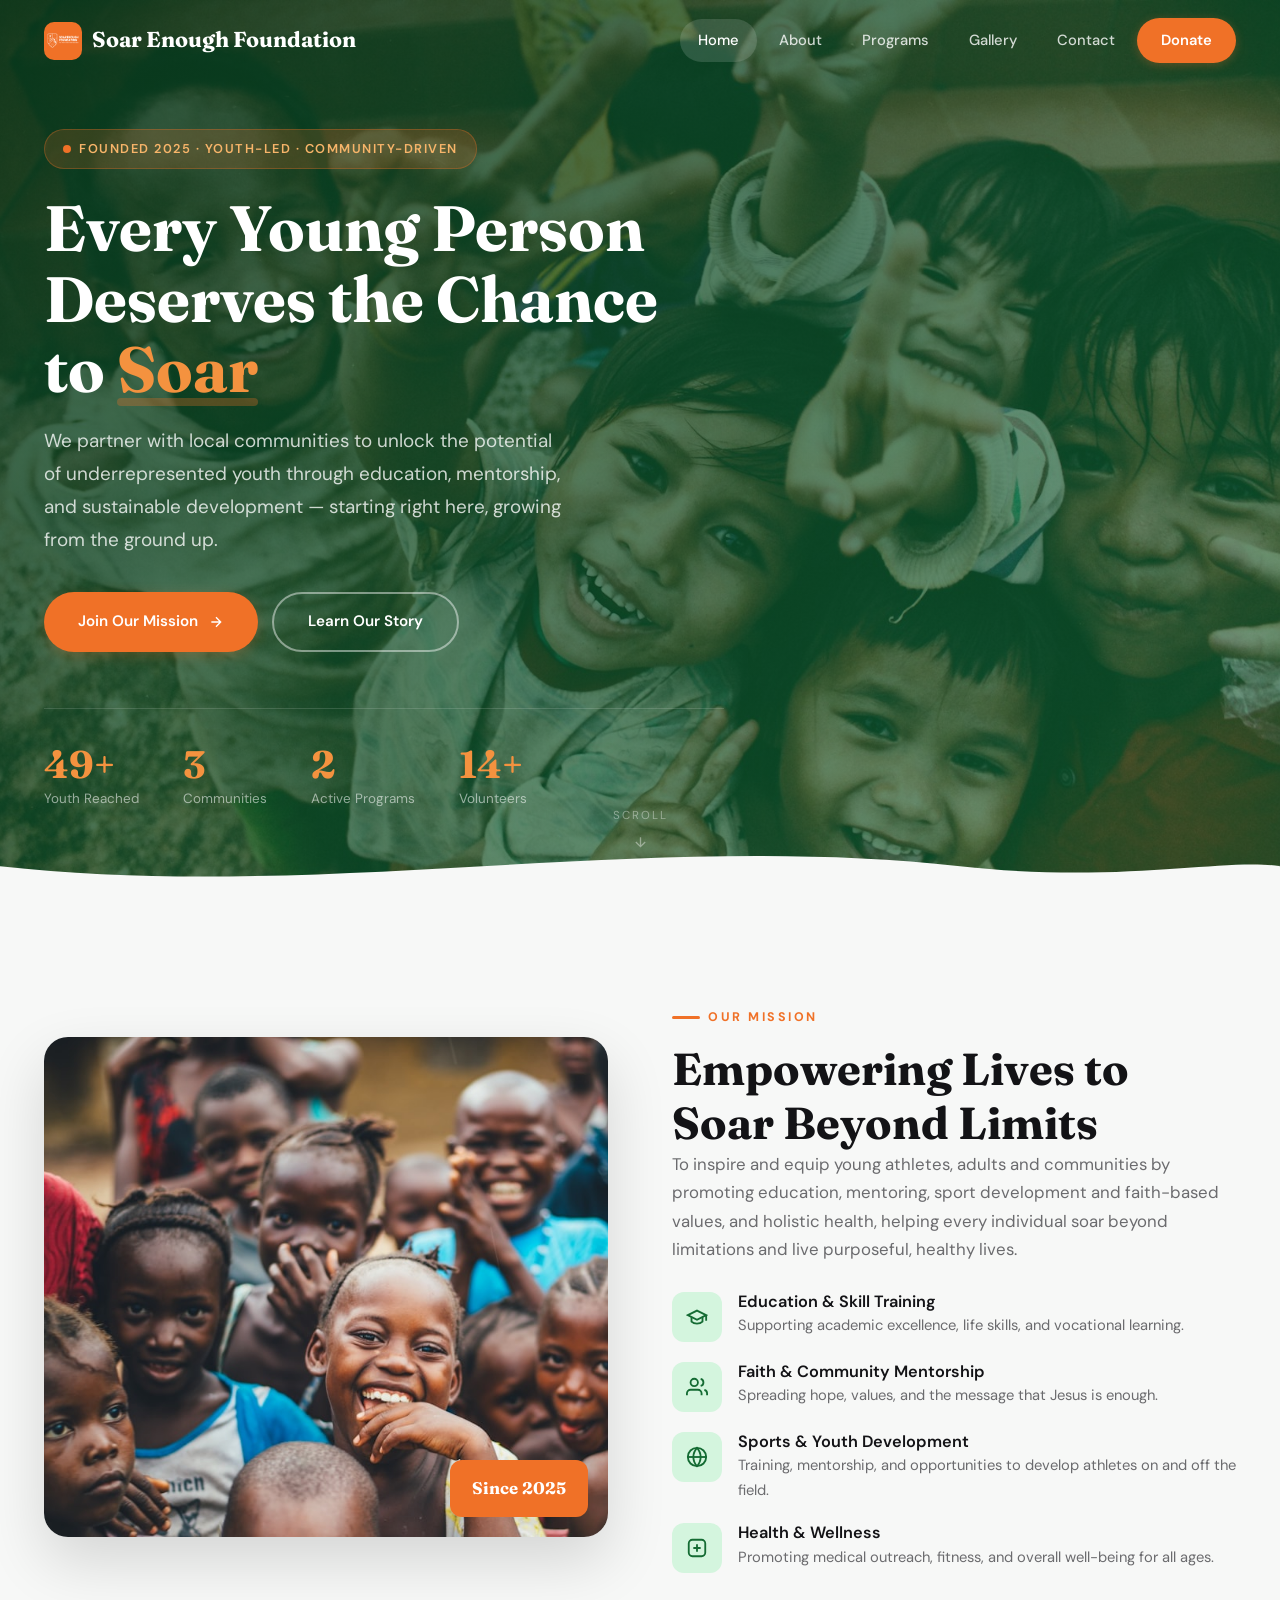
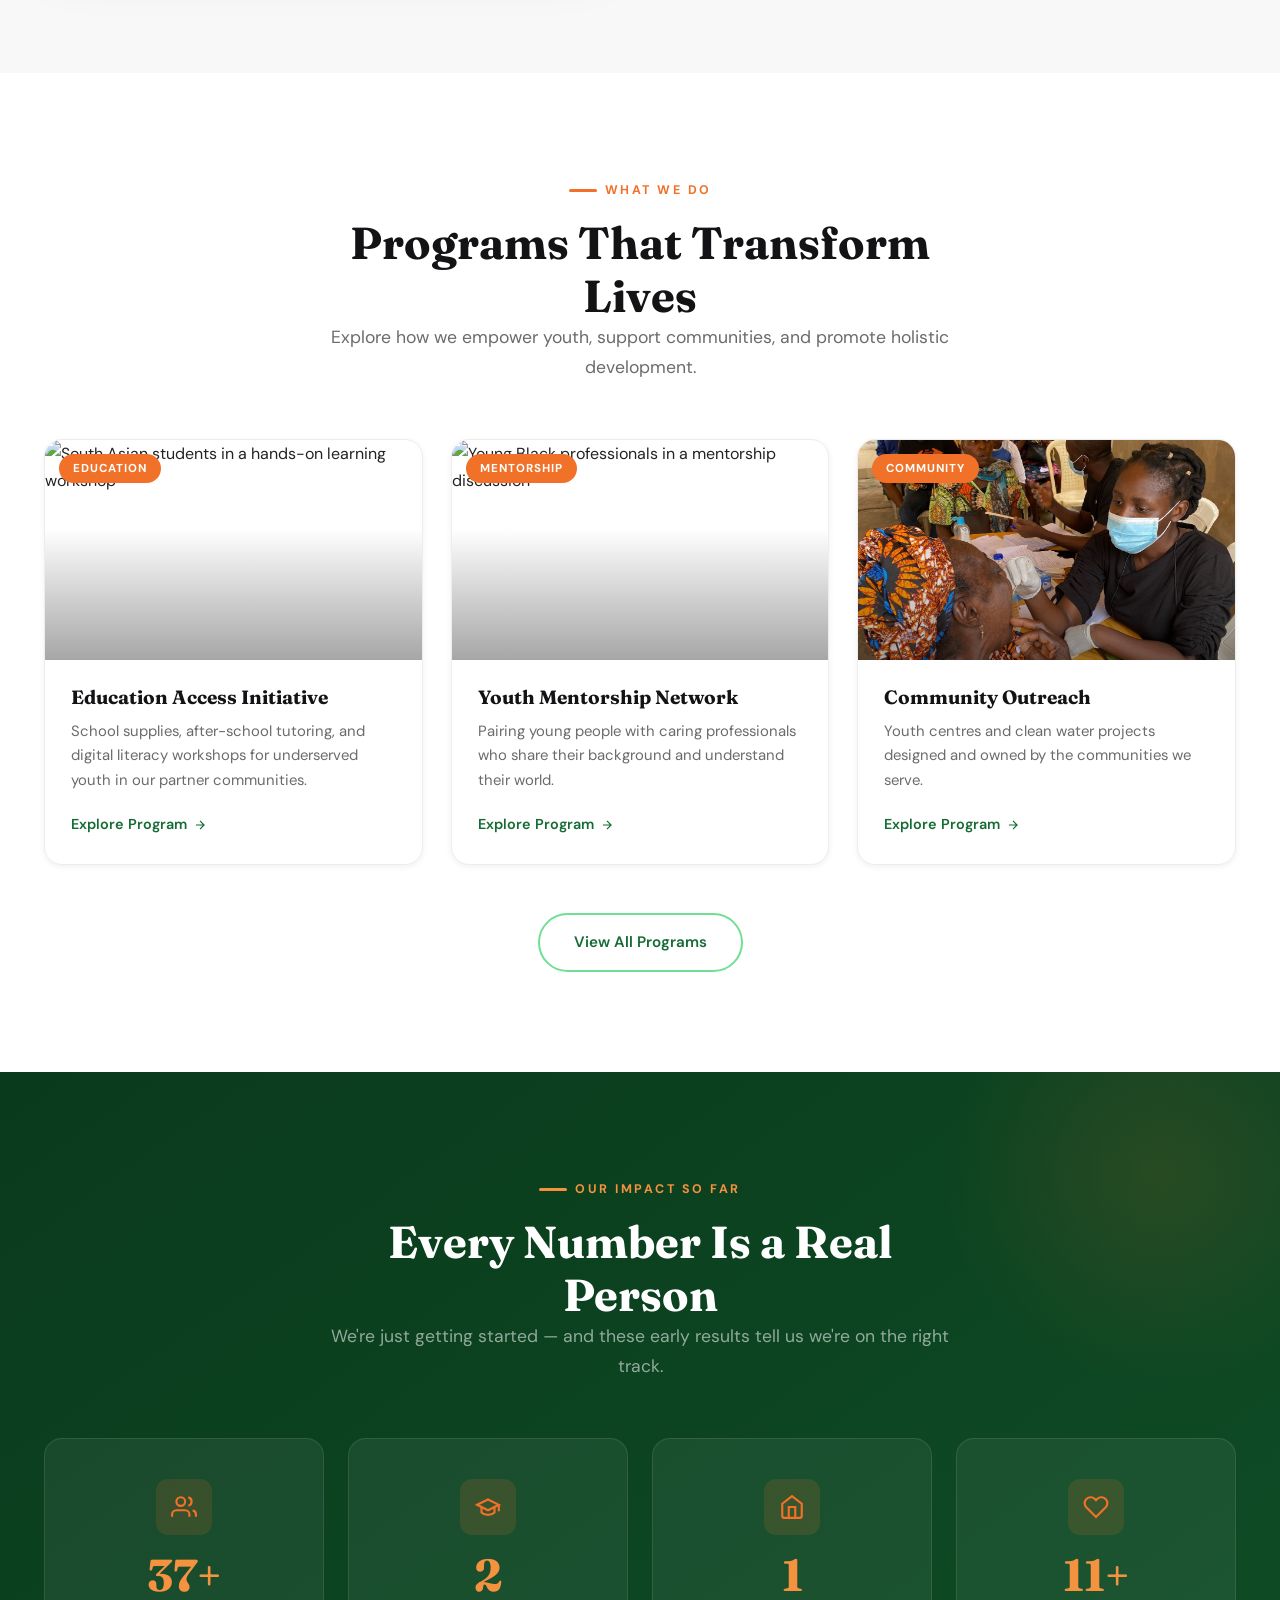
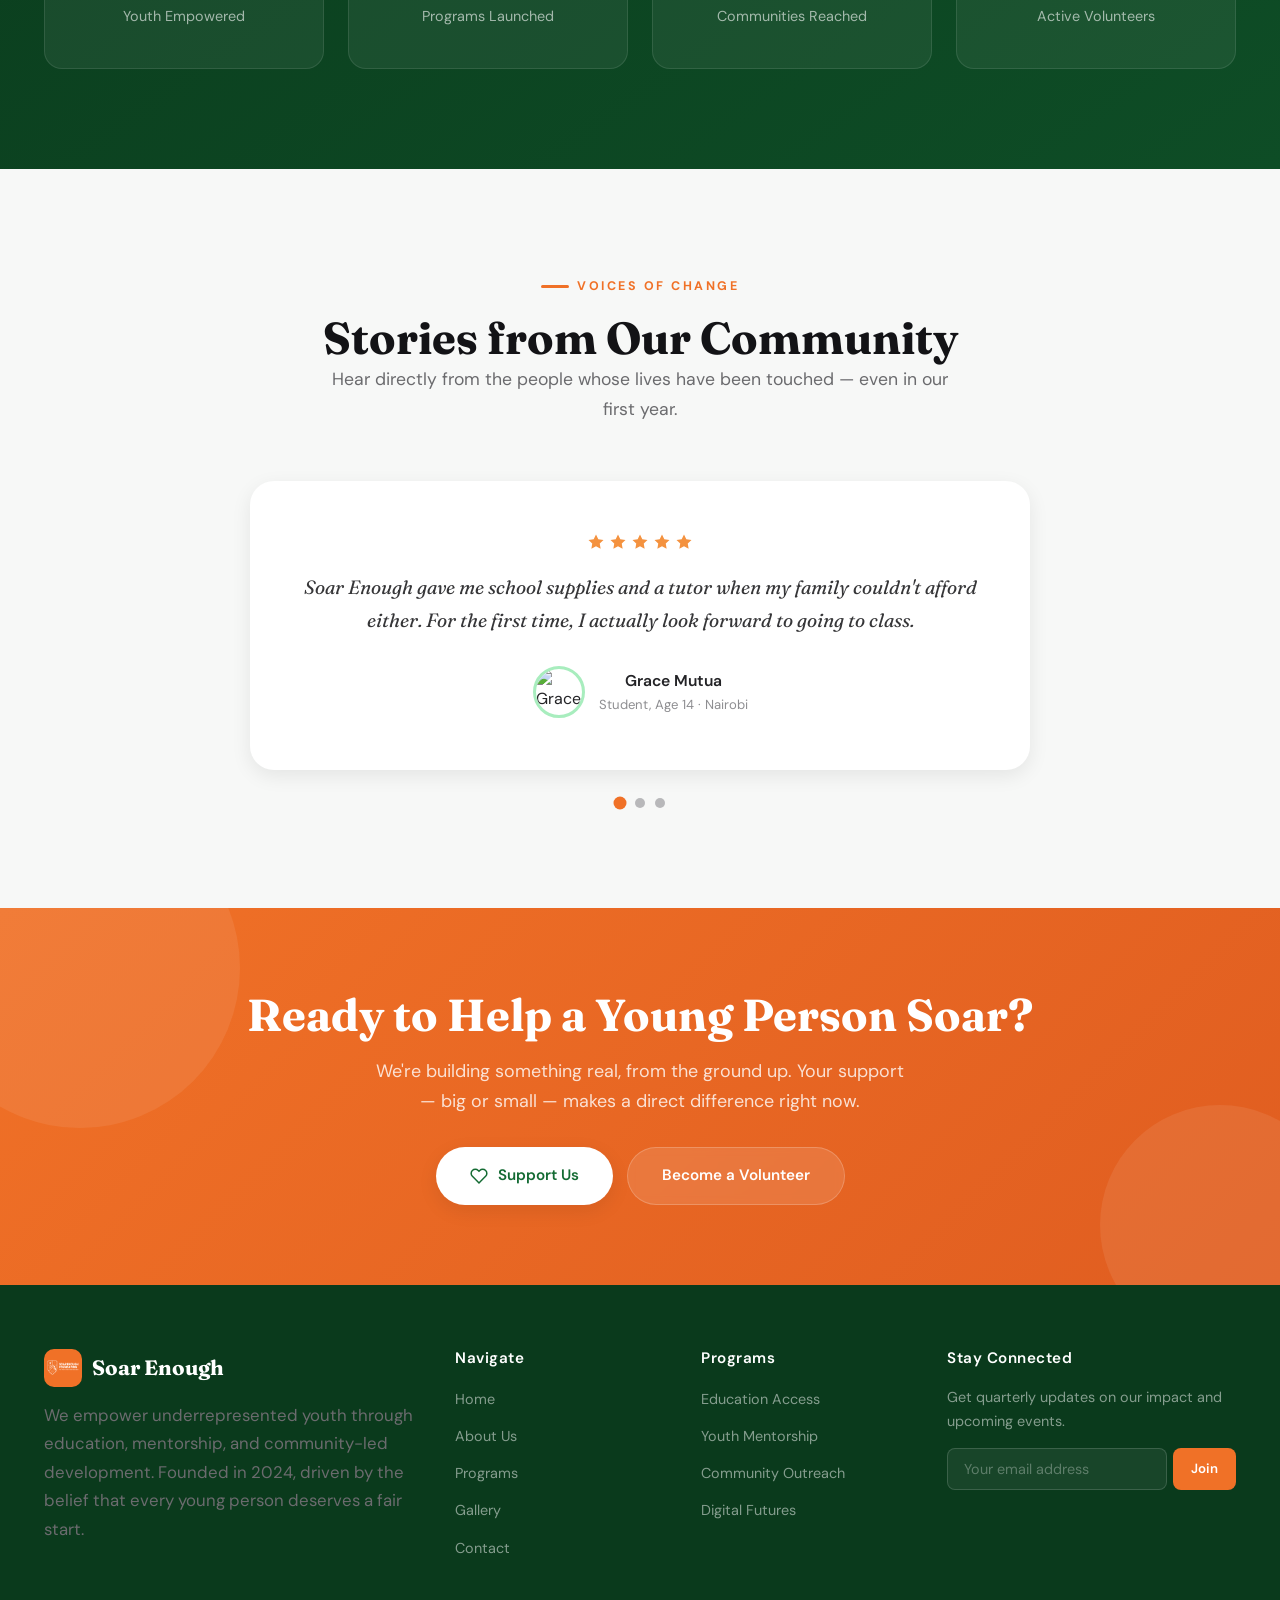
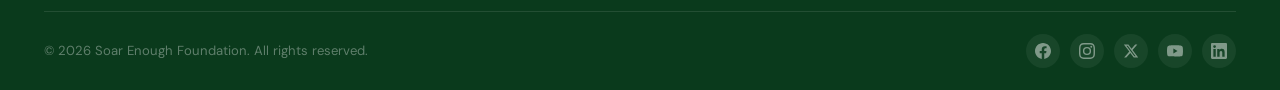
==== index.html @ b2bcfdf7 "Add files via upload" ====
<!DOCTYPE html>
<html lang="en">
<head>
  <meta charset="UTF-8">
  <meta name="viewport" content="width=device-width, initial-scale=1.0">
  <meta name="description" content="Soar Enough Foundation — empowering underrepresented youth through education, mentorship, and community development. Founded 2025.">
  <title>Soar Enough Foundation</title>
  <link rel="stylesheet" href="css/style.css">
  <link rel="shortcut icon" href="images/logo.png" type="image/x-icon">
</head>
<body>


<section class="hero">
  <div class="hero-bg">
    <img src="images/landing-image.jpeg" alt="Diverse group of young people working together in a community setting" loading="eager">
  </div>
  <div class="hero-overlay"></div>

  <div class="container">
    <div class="hero-content">
      <div class="hero-badge"><span class="pulse"></span> Founded 2025 · Youth-Led · Community-Driven</div>
      <h1>Every Young Person Deserves the Chance to <span class="highlight">Soar</span></h1>
      <p class="hero-text">We partner with local communities to unlock the potential of underrepresented youth through education, mentorship, and sustainable development — starting right here, growing from the ground up.</p>
      <div class="hero-actions">
        <a href="programs.html" class="btn btn-accent">
          Join Our Mission
          <svg width="16" height="16" viewBox="0 0 24 24" fill="none" stroke="currentColor" stroke-width="2"><path d="M5 12h14M12 5l7 7-7 7"/></svg>
        </a>
        <a href="about.html" class="btn btn-outline">Learn Our Story</a>
      </div>

      <div class="hero-stats">
        <div>
          <div class="hero-stat-value" data-count="50" data-suffix="+">0</div>
          <div class="hero-stat-label">Youth Reached</div>
        </div>
        <div>
          <div class="hero-stat-value" data-count="4">0</div>
          <div class="hero-stat-label">Communities</div>
        </div>
        <div>
          <div class="hero-stat-value" data-count="3">0</div>
          <div class="hero-stat-label">Active Programs</div>
        </div>
        <div>
          <div class="hero-stat-value" data-count="15" data-suffix="+">0</div>
          <div class="hero-stat-label">Volunteers</div>
        </div>
      </div>
    </div>
  </div>

  <div class="scroll-hint">
    <span>Scroll</span>
    <svg width="16" height="16" viewBox="0 0 24 24" fill="none" stroke="currentColor" stroke-width="2"><path d="M12 5v14M19 12l-7 7-7-7"/></svg>
  </div>
 
  <div class="hero-shape">
    <svg viewBox="0 0 1440 100" preserveAspectRatio="none"><path fill="#F7F8F7" d="M0,60 C360,100 720,20 1080,60 C1260,80 1380,50 1440,60 L1440,100 L0,100 Z"/></svg>
  </div>
</section>

<section class="mission-section section" id="mission">
  <div class="container">
    <div class="mission-grid">
      <div class="mission-img-wrap reveal-left">
        <img src="images/children.jpeg" alt="Young African students collaborating in a classroom" loading="lazy">
        <div class="mission-img-float"><span>Since 2025</span></div>
      </div>
      <div class="reveal-right">
        <div class="eyebrow">Our Mission</div>
        <h2>Empowering Lives to Soar Beyond Limits</h2>
        <p>To inspire and equip young athletes, adults and communities by promoting education, mentoring, sport development and faith-based values, and holistic health, helping every individual soar beyond limitations and live purposeful, healthy lives.</p>

        <div class="mission-features">
          <div class="mission-feat">
            <div class="mission-feat-icon">
              <svg width="22" height="22" viewBox="0 0 24 24" fill="none" stroke="currentColor" stroke-width="2"><path d="M22 10v6M2 10l10-5 10 5-10 5z"/><path d="M6 12v5c3 3 9 3 12 0v-5"/></svg>
            </div>
            <div>
              <h4>Education & Skill Training</h4>
              <p>Supporting academic excellence, life skills, and vocational learning.</p>
            </div>
          </div>
          <div class="mission-feat">
            <div class="mission-feat-icon">
              <svg width="22" height="22" viewBox="0 0 24 24" fill="none" stroke="currentColor" stroke-width="2"><path d="M17 21v-2a4 4 0 0 0-4-4H5a4 4 0 0 0-4 4v2"/><circle cx="9" cy="7" r="4"/><path d="M23 21v-2a4 4 0 0 0-3-3.87"/><path d="M16 3.13a4 4 0 0 1 0 7.75"/></svg>
            </div>
            <div>
              <h4>Faith & Community Mentorship</h4>
              <p>Spreading hope, values, and the message that Jesus is enough.</p>
            </div>
          </div>
          <div class="mission-feat">
            <div class="mission-feat-icon">
              <svg width="22" height="22" viewBox="0 0 24 24" fill="none" stroke="currentColor" stroke-width="2"><circle cx="12" cy="12" r="10"/><path d="M2 12h20"/><path d="M12 2a15.3 15.3 0 0 1 4 10 15.3 15.3 0 0 1-4 10 15.3 15.3 0 0 1-4-10 15.3 15.3 0 0 1 4-10z"/></svg>
            </div>
            <div>
              <h4>Sports & Youth Development</h4>
              <p> Training, mentorship, and opportunities to develop athletes on and off the field.</p>
            </div>
          </div>
          <div class="mission-feat">
            <div class="mission-feat-icon">
              <svg width="22" height="22" viewBox="0 0 24 24" fill="none" stroke="currentColor" stroke-width="2"><rect x="3" y="3" width="18" height="18" rx="4"/><path d="M12 8v8M8 12h8"/></svg>
            </div>
            <div>
              <h4>Health & Wellness</h4>
              <p> Promoting medical outreach, fitness, and overall well-being for all ages.</p>
            </div>
          </div>
        </div>
      </div>
    </div>
  </div>
</section>

<!-- ==================== PROGRAMS PREVIEW ==================== -->
<section class="section" id="programs">
  <div class="container">
    <div class="section-header reveal">
      <div class="eyebrow">What We Do</div>
      <h2>Programs That Transform Lives</h2>
      <p>Explore how we empower youth, support communities, and promote holistic development.</p>
    </div>

    <div class="programs-grid">
      <div class="program-card reveal d1">
        <div class="program-card-img">
          <img src="https://images.unsplash.com/photo-1577896851231-70ef18881754?w=600&q=80" alt="South Asian students in a hands-on learning workshop" loading="lazy">
          <span class="program-tag">Education</span>
        </div>
        <div class="program-card-body">
          <h3>Education Access Initiative</h3>
          <p>School supplies, after-school tutoring, and digital literacy workshops for underserved youth in our partner communities.</p>
          <a href="programs.html" class="program-link">Explore Program <svg width="14" height="14" viewBox="0 0 24 24" fill="none" stroke="currentColor" stroke-width="2"><path d="M5 12h14M12 5l7 7-7 7"/></svg></a>
        </div>
      </div>

      <div class="program-card reveal d2">
        <div class="program-card-img">
          <img src="https://images.unsplash.com/photo-1531545514256-b1400bc00f31?w=600&q=80" alt="Young Black professionals in a mentorship discussion" loading="lazy">
          <span class="program-tag">Mentorship</span>
        </div>
        <div class="program-card-body">
          <h3>Youth Mentorship Network</h3>
          <p>Pairing young people with caring professionals who share their background and understand their world.</p>
          <a href="programs.html" class="program-link">Explore Program <svg width="14" height="14" viewBox="0 0 24 24" fill="none" stroke="currentColor" stroke-width="2"><path d="M5 12h14M12 5l7 7-7 7"/></svg></a>
        </div>
      </div>

      <div class="program-card reveal d3">
        <div class="program-card-img">
          <img src="images/outreach.jpg" alt="Community members building together in Africa" loading="lazy">
          <span class="program-tag">Community</span>
        </div>
        <div class="program-card-body">
          <h3>Community Outreach</h3>
          <p>Youth centres and clean water projects designed and owned by the communities we serve.</p>
          <a href="programs.html" class="program-link">Explore Program <svg width="14" height="14" viewBox="0 0 24 24" fill="none" stroke="currentColor" stroke-width="2"><path d="M5 12h14M12 5l7 7-7 7"/></svg></a>
        </div>
      </div>
    </div>

    <div class="reveal" style="text-align:center;margin-top:48px;">
      <a href="programs.html" class="btn btn-outline-dark">View All Programs</a>
    </div>
  </div>
</section>

<!-- ==================== IMPACT STATS ==================== -->
<section class="impact-section section" id="impact">
  <div class="container">
    <div class="section-header reveal">
      <div class="eyebrow">Our Impact So Far</div>
      <h2>Every Number Is a Real Person</h2>
      <p>We're just getting started — and these early results tell us we're on the right track.</p>
    </div>

    <div class="impact-grid">
      <div class="impact-card reveal d1">
        <div class="impact-icon"><svg width="26" height="26" viewBox="0 0 24 24" fill="none" stroke="#F07127" stroke-width="2"><path d="M17 21v-2a4 4 0 0 0-4-4H5a4 4 0 0 0-4 4v2"/><circle cx="9" cy="7" r="4"/><path d="M23 21v-2a4 4 0 0 0-3-3.87"/><path d="M16 3.13a4 4 0 0 1 0 7.75"/></svg></div>
        <div class="impact-number" data-count="50" data-suffix="+">0</div>
        <div class="impact-label">Youth Empowered</div>
      </div>
      <div class="impact-card reveal d2">
        <div class="impact-icon"><svg width="26" height="26" viewBox="0 0 24 24" fill="none" stroke="#F07127" stroke-width="2"><path d="M22 10v6M2 10l10-5 10 5-10 5z"/><path d="M6 12v5c3 3 9 3 12 0v-5"/></svg></div>
        <div class="impact-number" data-count="4">0</div>
        <div class="impact-label">Programs Launched</div>
      </div>
      <div class="impact-card reveal d3">
        <div class="impact-icon"><svg width="26" height="26" viewBox="0 0 24 24" fill="none" stroke="#F07127" stroke-width="2"><path d="M3 9l9-7 9 7v11a2 2 0 0 1-2 2H5a2 2 0 0 1-2-2z"/><polyline points="9 22 9 12 15 12 15 22"/></svg></div>
        <div class="impact-number" data-count="2">0</div>
        <div class="impact-label">Communities Reached</div>
      </div>
      <div class="impact-card reveal d4">
        <div class="impact-icon"><svg width="26" height="26" viewBox="0 0 24 24" fill="none" stroke="#F07127" stroke-width="2"><path d="M20.84 4.61a5.5 5.5 0 0 0-7.78 0L12 5.67l-1.06-1.06a5.5 5.5 0 0 0-7.78 7.78l1.06 1.06L12 21.23l7.78-7.78 1.06-1.06a5.5 5.5 0 0 0 0-7.78z"/></svg></div>
        <div class="impact-number" data-count="15" data-suffix="+">0</div>
        <div class="impact-label">Active Volunteers</div>
      </div>
    </div>
  </div>
</section>

<!-- ==================== TESTIMONIALS ==================== -->
<section class="testimonials-section section" id="testimonials">
  <div class="container">
    <div class="section-header reveal">
      <div class="eyebrow">Voices of Change</div>
      <h2>Stories from Our Community</h2>
      <p>Hear directly from the people whose lives have been touched — even in our first year.</p>
    </div>

    <div class="testimonial-slider reveal">
      <div class="testimonial-card test-card active">
        <div class="testimonial-stars">
          <svg width="18" height="18" viewBox="0 0 24 24" fill="currentColor"><polygon points="12 2 15.09 8.26 22 9.27 17 14.14 18.18 21.02 12 17.77 5.82 21.02 7 14.14 2 9.27 8.91 8.26 12 2"/></svg>
          <svg width="18" height="18" viewBox="0 0 24 24" fill="currentColor"><polygon points="12 2 15.09 8.26 22 9.27 17 14.14 18.18 21.02 12 17.77 5.82 21.02 7 14.14 2 9.27 8.91 8.26 12 2"/></svg>
          <svg width="18" height="18" viewBox="0 0 24 24" fill="currentColor"><polygon points="12 2 15.09 8.26 22 9.27 17 14.14 18.18 21.02 12 17.77 5.82 21.02 7 14.14 2 9.27 8.91 8.26 12 2"/></svg>
          <svg width="18" height="18" viewBox="0 0 24 24" fill="currentColor"><polygon points="12 2 15.09 8.26 22 9.27 17 14.14 18.18 21.02 12 17.77 5.82 21.02 7 14.14 2 9.27 8.91 8.26 12 2"/></svg>
          <svg width="18" height="18" viewBox="0 0 24 24" fill="currentColor"><polygon points="12 2 15.09 8.26 22 9.27 17 14.14 18.18 21.02 12 17.77 5.82 21.02 7 14.14 2 9.27 8.91 8.26 12 2"/></svg>
        </div>
        <p class="testimonial-quote">Soar Enough gave me school supplies and a tutor when my family couldn't afford either. For the first time, I actually look forward to going to class.</p>
        <div class="testimonial-author">
          <img src="https://images.unsplash.com/photo-1531123897727-8f129e1688ce?w=200&q=80" alt="Grace Mutua" class="testimonial-avatar" loading="lazy">
          <div>
            <div class="testimonial-name">Grace Mutua</div>
            <div class="testimonial-role">Student, Age 14 · Nairobi</div>
          </div>
        </div>
      </div>

      <div class="testimonial-card test-card">
        <div class="testimonial-stars">
          <svg width="18" height="18" viewBox="0 0 24 24" fill="currentColor"><polygon points="12 2 15.09 8.26 22 9.27 17 14.14 18.18 21.02 12 17.77 5.82 21.02 7 14.14 2 9.27 8.91 8.26 12 2"/></svg>
          <svg width="18" height="18" viewBox="0 0 24 24" fill="currentColor"><polygon points="12 2 15.09 8.26 22 9.27 17 14.14 18.18 21.02 12 17.77 5.82 21.02 7 14.14 2 9.27 8.91 8.26 12 2"/></svg>
          <svg width="18" height="18" viewBox="0 0 24 24" fill="currentColor"><polygon points="12 2 15.09 8.26 22 9.27 17 14.14 18.18 21.02 12 17.77 5.82 21.02 7 14.14 2 9.27 8.91 8.26 12 2"/></svg>
          <svg width="18" height="18" viewBox="0 0 24 24" fill="currentColor"><polygon points="12 2 15.09 8.26 22 9.27 17 14.14 18.18 21.02 12 17.77 5.82 21.02 7 14.14 2 9.27 8.91 8.26 12 2"/></svg>
          <svg width="18" height="18" viewBox="0 0 24 24" fill="currentColor"><polygon points="12 2 15.09 8.26 22 9.27 17 14.14 18.18 21.02 12 17.77 5.82 21.02 7 14.14 2 9.27 8.91 8.26 12 2"/></svg>
        </div>
        <p class="testimonial-quote">Volunteering as a mentor here reminded me why I got into education. These kids are hungry to learn — they just needed someone to show up for them.</p>
        <div class="testimonial-author">
          <img src="https://images.unsplash.com/photo-1507003211169-0a1dd7228f2d?w=200&q=80" alt="Samuel Okonkwo" class="testimonial-avatar" loading="lazy">
          <div>
            <div class="testimonial-name">Samuel Okonkwo</div>
            <div class="testimonial-role">Volunteer Mentor · Lagos</div>
          </div>
        </div>
      </div>

      <div class="testimonial-card test-card">
        <div class="testimonial-stars">
          <svg width="18" height="18" viewBox="0 0 24 24" fill="currentColor"><polygon points="12 2 15.09 8.26 22 9.27 17 14.14 18.18 21.02 12 17.77 5.82 21.02 7 14.14 2 9.27 8.91 8.26 12 2"/></svg>
          <svg width="18" height="18" viewBox="0 0 24 24" fill="currentColor"><polygon points="12 2 15.09 8.26 22 9.27 17 14.14 18.18 21.02 12 17.77 5.82 21.02 7 14.14 2 9.27 8.91 8.26 12 2"/></svg>
          <svg width="18" height="18" viewBox="0 0 24 24" fill="currentColor"><polygon points="12 2 15.09 8.26 22 9.27 17 14.14 18.18 21.02 12 17.77 5.82 21.02 7 14.14 2 9.27 8.91 8.26 12 2"/></svg>
          <svg width="18" height="18" viewBox="0 0 24 24" fill="currentColor"><polygon points="12 2 15.09 8.26 22 9.27 17 14.14 18.18 21.02 12 17.77 5.82 21.02 7 14.14 2 9.27 8.91 8.26 12 2"/></svg>
          <svg width="18" height="18" viewBox="0 0 24 24" fill="currentColor"><polygon points="12 2 15.09 8.26 22 9.27 17 14.14 18.18 21.02 12 17.77 5.82 21.02 7 14.14 2 9.27 8.91 8.26 12 2"/></svg>
        </div>
        <p class="testimonial-quote">As a community elder, I've seen organisations come and go. Soar Enough is different — they listen first, then act. Our children are already benefiting.</p>
        <div class="testimonial-author">
          <img src="https://images.unsplash.com/photo-1573497019940-1c28c88b4f3e?w=200&q=80" alt="Mama Achieng" class="testimonial-avatar" loading="lazy">
          <div>
            <div class="testimonial-name">Mama Achieng</div>
            <div class="testimonial-role">Community Leader · Kibera</div>
          </div>
        </div>
      </div>

      <div class="testimonial-dots">
        <button class="test-dot active" aria-label="Testimonial 1"></button>
        <button class="test-dot" aria-label="Testimonial 2"></button>
        <button class="test-dot" aria-label="Testimonial 3"></button>
      </div>
    </div>
  </div>
</section>

<!-- ==================== CTA BAND ==================== -->
<section class="cta-band">
  <div class="container">
    <div class="reveal">
      <h2>Ready to Help a Young Person Soar?</h2>
      <p>We're building something real, from the ground up. Your support — big or small — makes a direct difference right now.</p>
      <div style="display:flex;flex-wrap:wrap;gap:14px;justify-content:center;">
        <a href="contact.html" class="btn btn-white">
          <svg width="18" height="18" viewBox="0 0 24 24" fill="none" stroke="currentColor" stroke-width="2"><path d="M20.84 4.61a5.5 5.5 0 0 0-7.78 0L12 5.67l-1.06-1.06a5.5 5.5 0 0 0-7.78 7.78l1.06 1.06L12 21.23l7.78-7.78 1.06-1.06a5.5 5.5 0 0 0 0-7.78z"/></svg>
          Support Us
        </a>
        <a href="about.html" class="btn btn-ghost">Become a Volunteer</a>
      </div>
    </div>
  </div>
</section>

<script src="js/components.js"></script>
<script src="js/main.js"></script>
</body>
</html>
---- css/style.css ----
/* ============================================================
   SOAR ENOUGH FOUNDATION — Global Stylesheet
   Founded 2024 · Green + Orange · Youth Empowerment
   ============================================================ */

@import url('https://fonts.googleapis.com/css2?family=DM+Sans:ital,opsz,wght@0,9..40,300;0,9..40,400;0,9..40,500;0,9..40,600;0,9..40,700;1,9..40,400&family=Fraunces:ital,opsz,wght@0,9..144,400;0,9..144,600;0,9..144,700;0,9..144,800;1,9..144,400&display=swap');

/* ---------- Tokens ---------- */
:root {
  --green-900:#0a3a1c; --green-800:#0e4d26; --green-700:#146b33;
  --green-600:#1b8a42; --green-500:#22a64e; --green-400:#3fcc6d;
  --green-300:#6fe093; --green-200:#a8edbe; --green-100:#d4f5de;
  --green-50:#edfaf1;

  --orange-900:#7a2b0a; --orange-800:#9e3810; --orange-700:#c44a17;
  --orange-600:#e05d20; --orange-500:#f07127; --orange-400:#f4923f;
  --orange-300:#f8b56a; --orange-200:#fad4a0; --orange-100:#fde9ce;
  --orange-50:#fef5ea;

  --white:#fff; --gray-50:#f7f8f7; --gray-100:#eeedee;
  --gray-200:#d9d9da; --gray-300:#b8b8ba; --gray-400:#8e8e91;
  --gray-500:#6b6b6e; --gray-600:#4d4d50; --gray-700:#363638;
  --gray-800:#232326; --gray-900:#131316;

  --primary:var(--green-700);
  --accent:var(--orange-500);
  --surface:var(--white);
  --surface-alt:var(--gray-50);

  --font-display:'Fraunces',Georgia,serif;
  --font-body:'DM Sans',-apple-system,BlinkMacSystemFont,'Segoe UI',sans-serif;

  --shadow-xs:0 1px 2px rgba(0,0,0,.04);
  --shadow-sm:0 2px 6px rgba(0,0,0,.06);
  --shadow-md:0 6px 20px rgba(0,0,0,.08);
  --shadow-lg:0 12px 40px rgba(0,0,0,.1);
  --shadow-xl:0 24px 60px rgba(0,0,0,.14);

  --r-sm:8px; --r-md:12px; --r-lg:18px; --r-xl:24px; --r-full:9999px;
  --ease:cubic-bezier(.4,0,.2,1);
  --t-fast:200ms; --t-norm:350ms; --t-slow:500ms;
}

/* ---------- Reset ---------- */
*,*::before,*::after{margin:0;padding:0;box-sizing:border-box}
html{scroll-behavior:smooth;-webkit-text-size-adjust:100%}
body{font-family:var(--font-body);font-size:16px;line-height:1.7;
  color:var(--gray-800);background:var(--white);overflow-x:hidden;
  -webkit-font-smoothing:antialiased}
img{max-width:100%;height:auto;display:block}
a{text-decoration:none;color:inherit;transition:color var(--t-fast) var(--ease)}
ul,ol{list-style:none}
button{cursor:pointer;font-family:inherit;border:none;background:none}
input,textarea,select{font-family:inherit;font-size:inherit}
h1,h2,h3,h4,h5,h6{font-family:var(--font-display);font-weight:700;
  line-height:1.2;color:var(--gray-900)}
h1{font-size:clamp(2.4rem,5.5vw,4rem)}
h2{font-size:clamp(1.9rem,3.5vw,3rem)}
h3{font-size:clamp(1.3rem,2.2vw,1.7rem)}
p{color:var(--gray-500);margin-bottom:1em;font-size:1.05rem}
.container{width:100%;max-width:1240px;margin:0 auto;padding:0 24px}
.section{padding:100px 0}

/* ---------- Eyebrow / Section Header ---------- */
.eyebrow{display:inline-flex;align-items:center;gap:8px;
  font-size:.78rem;font-weight:700;letter-spacing:2.5px;
  text-transform:uppercase;color:var(--accent);margin-bottom:14px}
.eyebrow::before{content:'';width:28px;height:3px;
  background:var(--accent);border-radius:2px}
.section-header{text-align:center;max-width:640px;margin:0 auto 56px}
.section-header p{font-size:1.1rem;color:var(--gray-500)}

/* ---------- Buttons ---------- */
.btn{display:inline-flex;align-items:center;justify-content:center;gap:10px;
  padding:15px 34px;font-family:var(--font-body);font-size:.95rem;
  font-weight:600;border-radius:var(--r-full);
  transition:all var(--t-norm) var(--ease);white-space:nowrap}
.btn svg{flex-shrink:0}
.btn-primary{background:var(--primary);color:var(--white);
  box-shadow:0 4px 14px rgba(20,107,51,.25)}
.btn-primary:hover{background:var(--green-600);transform:translateY(-2px);
  box-shadow:0 8px 24px rgba(20,107,51,.3)}
.btn-accent{background:var(--accent);color:var(--white);
  box-shadow:0 4px 14px rgba(240,113,39,.25)}
.btn-accent:hover{background:var(--orange-600);transform:translateY(-2px);
  box-shadow:0 8px 24px rgba(240,113,39,.3)}
.btn-outline{background:transparent;color:var(--white);
  border:2px solid rgba(255,255,255,.45)}
.btn-outline:hover{background:var(--white);color:var(--primary);
  border-color:var(--white);transform:translateY(-2px)}
.btn-outline-dark{background:transparent;color:var(--primary);
  border:2px solid var(--green-300)}
.btn-outline-dark:hover{background:var(--primary);color:var(--white);
  border-color:var(--primary);transform:translateY(-2px)}
.btn-ghost{background:rgba(255,255,255,.12);color:var(--white);
  border:1px solid rgba(255,255,255,.2);backdrop-filter:blur(4px)}
.btn-ghost:hover{background:rgba(255,255,255,.22);transform:translateY(-2px)}
.btn-white{background:var(--white);color:var(--primary);box-shadow:var(--shadow-md)}
.btn-white:hover{background:var(--green-50);transform:translateY(-2px);
  box-shadow:var(--shadow-lg)}

/* ============================================================
   NAVBAR
   ============================================================ */
.navbar{position:fixed;top:0;left:0;right:0;z-index:1000;
  padding:18px 0;transition:all var(--t-slow) var(--ease)}
.navbar.scrolled{background:rgba(255,255,255,.96);
  backdrop-filter:blur(16px) saturate(1.8);padding:10px 0;
  box-shadow:0 2px 20px rgba(0,0,0,.07)}
.navbar .container{display:flex;align-items:center;justify-content:space-between}

.nav-brand{display:flex;align-items:center;gap:10px;
  font-family:var(--font-display);font-size:1.35rem;font-weight:700;
  color:var(--white);transition:color var(--t-norm) var(--ease)}
.navbar.scrolled .nav-brand{color:var(--green-800)}
.nav-brand-icon{width:38px;height:38px;border-radius:10px;
  background:var(--accent);display:flex;align-items:center;
  justify-content:center;flex-shrink:0}
.nav-brand-icon svg{width:20px;height:20px}

.nav-links{display:flex;align-items:center;gap:4px}
.nav-links a{padding:9px 18px;font-size:.92rem;font-weight:500;
  color:rgba(255,255,255,.8);border-radius:var(--r-full);
  transition:all var(--t-fast) var(--ease)}
.nav-links a:hover,.nav-links a.active{color:var(--white);
  background:rgba(255,255,255,.14)}
.navbar.scrolled .nav-links a{color:var(--gray-600)}
.navbar.scrolled .nav-links a:hover,
.navbar.scrolled .nav-links a.active{color:var(--primary);background:var(--green-50)}

.nav-cta{padding:10px 24px !important;background:var(--accent) !important;
  color:var(--white) !important;font-weight:600 !important;
  border-radius:var(--r-full) !important;
  box-shadow:0 2px 10px rgba(240,113,39,.3)}
.nav-cta:hover{background:var(--orange-600) !important;transform:scale(1.04)}

.hamburger{display:none;flex-direction:column;gap:5px;padding:6px;z-index:1002}
.hamburger span{display:block;width:26px;height:2.5px;background:var(--white);
  border-radius:3px;transition:all var(--t-norm) var(--ease);transform-origin:center}
.navbar.scrolled .hamburger span{background:var(--green-800)}
.hamburger.active span:nth-child(1){transform:rotate(45deg) translate(5px,5px)}
.hamburger.active span:nth-child(2){opacity:0;transform:scaleX(0)}
.hamburger.active span:nth-child(3){transform:rotate(-45deg) translate(6px,-6px)}

.mobile-overlay{position:fixed;inset:0;z-index:999;
  display:flex;flex-direction:column;align-items:center;justify-content:center;
  gap:8px;background:var(--green-900);opacity:0;visibility:hidden;
  transition:all var(--t-slow) var(--ease)}
.mobile-overlay.active{opacity:1;visibility:visible}
.mobile-overlay a{font-size:1.5rem;font-weight:600;
  color:rgba(255,255,255,.85);padding:12px 40px;border-radius:var(--r-md);
  transform:translateY(20px);opacity:0;transition:all var(--t-norm) var(--ease)}
.mobile-overlay.active a{transform:translateY(0);opacity:1}
.mobile-overlay a:hover{color:var(--accent);background:rgba(255,255,255,.06)}
.mobile-overlay a:nth-child(1){transition-delay:.08s}
.mobile-overlay a:nth-child(2){transition-delay:.13s}
.mobile-overlay a:nth-child(3){transition-delay:.18s}
.mobile-overlay a:nth-child(4){transition-delay:.23s}
.mobile-overlay a:nth-child(5){transition-delay:.28s}
.mobile-overlay a:nth-child(6){transition-delay:.33s}

/* ============================================================
   HERO
   ============================================================ */
.hero{position:relative;min-height:100vh;display:flex;align-items:center;overflow:hidden}
.hero-bg{position:absolute;inset:0;z-index:-2}
.hero-bg img{width:100%;height:100%;object-fit:cover}
.hero-overlay{position:absolute;inset:0;z-index:-1;
  background:linear-gradient(135deg,rgba(10,58,28,.88) 0%,
  rgba(14,77,38,.72) 40%,rgba(20,107,51,.55) 100%)}

.hero-content{position:relative;z-index:2;max-width:680px;
  padding:120px 0 80px;color:var(--white)}

.hero-badge{display:inline-flex;align-items:center;gap:8px;
  padding:8px 18px;background:rgba(240,113,39,.18);
  border:1px solid rgba(240,113,39,.3);border-radius:var(--r-full);
  font-size:.8rem;font-weight:600;letter-spacing:1.5px;
  text-transform:uppercase;color:var(--orange-300);margin-bottom:24px;
  animation:fadeUp .7s var(--ease) both}
.hero-badge .pulse{width:8px;height:8px;background:var(--accent);
  border-radius:50%;animation:pulse 2s infinite}
@keyframes pulse{0%,100%{box-shadow:0 0 0 0 rgba(240,113,39,.5)}
  50%{box-shadow:0 0 0 8px rgba(240,113,39,0)}}

.hero h1{color:var(--white);line-height:1.1;margin-bottom:20px;
  animation:fadeUp .7s var(--ease) .12s both}
.hero h1 .highlight{color:var(--orange-400);position:relative}
.hero h1 .highlight::after{content:'';position:absolute;bottom:2px;left:0;
  width:100%;height:8px;background:rgba(240,113,39,.3);
  border-radius:4px;z-index:-1}
.hero-text{font-size:1.18rem;color:rgba(255,255,255,.78);
  line-height:1.75;max-width:520px;margin-bottom:36px;
  animation:fadeUp .7s var(--ease) .24s both}
.hero-actions{display:flex;flex-wrap:wrap;gap:14px;
  animation:fadeUp .7s var(--ease) .36s both}

.hero-stats{display:flex;gap:44px;margin-top:56px;padding-top:36px;
  border-top:1px solid rgba(255,255,255,.14);
  animation:fadeUp .7s var(--ease) .48s both}
.hero-stat-value{font-family:var(--font-display);font-size:2.4rem;
  font-weight:700;color:var(--orange-400);line-height:1}
.hero-stat-label{font-size:.84rem;color:rgba(255,255,255,.55);margin-top:4px}

.hero-shape{position:absolute;bottom:-2px;left:0;right:0;z-index:1}
.hero-shape svg{width:100%;display:block}

.scroll-hint{position:absolute;bottom:50px;left:50%;
  transform:translateX(-50%);z-index:2;
  display:flex;flex-direction:column;align-items:center;gap:8px;
  color:rgba(255,255,255,.4);font-size:.72rem;letter-spacing:2px;
  text-transform:uppercase;animation:float 2.5s ease-in-out infinite}
@keyframes float{0%,100%{transform:translateX(-50%) translateY(0)}
  50%{transform:translateX(-50%) translateY(-8px)}}

/* ============================================================
   MISSION TEASER
   ============================================================ */
.mission-section{background:var(--gray-50)}
.mission-grid{display:grid;grid-template-columns:1fr 1fr;
  gap:64px;align-items:center}
.mission-img-wrap{position:relative;border-radius:var(--r-xl);
  overflow:hidden;box-shadow:var(--shadow-xl)}
.mission-img-wrap img{width:100%;height:500px;object-fit:cover;
  transition:transform var(--t-slow) var(--ease)}
.mission-img-wrap:hover img{transform:scale(1.03)}
.mission-img-float{position:absolute;bottom:20px;right:20px;
  background:var(--accent);color:var(--white);padding:14px 22px;
  border-radius:var(--r-md);font-family:var(--font-display);
  font-size:1.05rem;font-weight:700;box-shadow:var(--shadow-lg)}

.mission-features{display:flex;flex-direction:column;gap:20px;margin-top:28px}
.mission-feat{display:flex;gap:16px}
.mission-feat-icon{flex-shrink:0;width:50px;height:50px;
  border-radius:var(--r-md);display:flex;align-items:center;
  justify-content:center;background:var(--green-100);color:var(--primary);
  transition:all var(--t-norm) var(--ease)}
.mission-feat:hover .mission-feat-icon{background:var(--primary);
  color:var(--white);transform:scale(1.06)}
.mission-feat h4{font-family:var(--font-body);font-size:1.02rem;
  font-weight:600;margin-bottom:2px}
.mission-feat p{font-size:.92rem;color:var(--gray-500);margin:0}

/* ============================================================
   PROGRAM CARDS
   ============================================================ */
.programs-grid{display:grid;grid-template-columns:repeat(3,1fr);gap:28px}
.program-card{background:var(--white);border-radius:var(--r-lg);
  overflow:hidden;box-shadow:var(--shadow-sm);border:1px solid var(--gray-100);
  transition:all var(--t-norm) var(--ease)}
.program-card:hover{transform:translateY(-8px);
  box-shadow:var(--shadow-xl);border-color:transparent}
.program-card-img{position:relative;height:220px;overflow:hidden}
.program-card-img img{width:100%;height:100%;object-fit:cover;
  transition:transform var(--t-slow) var(--ease)}
.program-card:hover .program-card-img img{transform:scale(1.08)}
.program-card-img::after{content:'';position:absolute;inset:0;
  background:linear-gradient(to top,rgba(0,0,0,.35) 0%,transparent 60%)}
.program-tag{position:absolute;top:14px;left:14px;z-index:1;
  padding:5px 14px;font-size:.72rem;font-weight:700;
  letter-spacing:1px;text-transform:uppercase;color:var(--white);
  background:var(--accent);border-radius:var(--r-full)}
.program-card-body{padding:26px}
.program-card-body h3{font-size:1.2rem;margin-bottom:10px}
.program-card-body p{font-size:.93rem;color:var(--gray-500);
  margin-bottom:18px;line-height:1.65}
.program-link{display:inline-flex;align-items:center;gap:6px;
  font-size:.9rem;font-weight:600;color:var(--primary);
  transition:gap var(--t-fast) var(--ease)}
.program-link:hover{gap:10px;color:var(--accent)}

.program-tags{display:flex;gap:6px;flex-wrap:wrap;margin-bottom:16px}
.tag-green{padding:4px 10px;background:var(--green-50);color:var(--primary);
  border-radius:20px;font-size:.76rem;font-weight:600}
.tag-orange{padding:4px 10px;background:var(--orange-50);
  color:var(--orange-700);border-radius:20px;font-size:.76rem;font-weight:600}

/* ============================================================
   IMPACT STATS
   ============================================================ */
.impact-section{background:linear-gradient(145deg,var(--green-900) 0%,var(--green-800) 100%);
  position:relative;overflow:hidden}
.impact-section::before{content:'';position:absolute;top:-120px;right:-100px;
  width:440px;height:440px;
  background:radial-gradient(circle,rgba(240,113,39,.12) 0%,transparent 70%);
  border-radius:50%}
.impact-section .eyebrow{color:var(--orange-400)}
.impact-section .eyebrow::before{background:var(--orange-400)}
.impact-section .section-header h2{color:var(--white)}
.impact-section .section-header p{color:rgba(255,255,255,.55)}

.impact-grid{display:grid;grid-template-columns:repeat(4,1fr);
  gap:24px;position:relative;z-index:1}
.impact-card{text-align:center;padding:40px 20px;
  background:rgba(255,255,255,.06);border:1px solid rgba(255,255,255,.1);
  border-radius:var(--r-lg);transition:all var(--t-norm) var(--ease)}
.impact-card:hover{background:rgba(255,255,255,.1);
  transform:translateY(-4px);border-color:rgba(240,113,39,.3)}
.impact-icon{width:56px;height:56px;margin:0 auto 18px;
  background:rgba(240,113,39,.14);border-radius:var(--r-md);
  display:flex;align-items:center;justify-content:center}
.impact-number{font-family:var(--font-display);font-size:2.8rem;
  font-weight:700;color:var(--orange-400);line-height:1;margin-bottom:6px}
.impact-label{font-size:.9rem;color:rgba(255,255,255,.6)}

/* ============================================================
   TESTIMONIALS
   ============================================================ */
.testimonials-section{background:var(--gray-50)}
.testimonial-slider{max-width:780px;margin:0 auto;position:relative}
.testimonial-card{display:none;text-align:center;padding:52px 48px;
  background:var(--white);border-radius:var(--r-xl);box-shadow:var(--shadow-md)}
.testimonial-card.active{display:block;animation:fadeIn .5s var(--ease)}
.testimonial-stars{display:flex;justify-content:center;gap:4px;
  margin-bottom:20px;color:var(--orange-400)}
.testimonial-quote{font-family:var(--font-display);font-size:1.2rem;
  font-weight:400;font-style:italic;color:var(--gray-700);
  line-height:1.75;margin-bottom:28px;position:relative}
.testimonial-author{display:flex;align-items:center;
  justify-content:center;gap:14px}
.testimonial-avatar{width:52px;height:52px;border-radius:50%;
  object-fit:cover;border:3px solid var(--green-200)}
.testimonial-name{font-weight:600;color:var(--gray-800);font-size:.98rem}
.testimonial-role{font-size:.82rem;color:var(--gray-400)}
.testimonial-dots{display:flex;justify-content:center;gap:10px;margin-top:28px}
.test-dot{width:10px;height:10px;border-radius:50%;
  background:var(--gray-300);border:none;cursor:pointer;
  transition:all var(--t-fast) var(--ease)}
.test-dot.active{background:var(--accent);transform:scale(1.3)}

/* ============================================================
   CTA BAND
   ============================================================ */
.cta-band{background:linear-gradient(135deg,var(--accent) 0%,var(--orange-600) 100%);
  padding:80px 0;text-align:center;position:relative;overflow:hidden}
.cta-band::before,.cta-band::after{content:'';position:absolute;
  border-radius:50%;background:rgba(255,255,255,.08)}
.cta-band::before{width:320px;height:320px;top:-100px;left:-80px}
.cta-band::after{width:240px;height:240px;bottom:-60px;right:-60px}
.cta-band .container{position:relative;z-index:1}
.cta-band h2{color:var(--white);margin-bottom:14px}
.cta-band p{color:rgba(255,255,255,.8);max-width:540px;
  margin:0 auto 30px;font-size:1.12rem}

/* ============================================================
   PAGE BANNER (inner pages)
   ============================================================ */
.page-banner{position:relative;min-height:340px;
  display:flex;align-items:flex-end;overflow:hidden}
.page-banner-bg{position:absolute;inset:0;z-index:-2}
.page-banner-bg img{width:100%;height:100%;object-fit:cover}
.page-banner::after{content:'';position:absolute;inset:0;z-index:-1;
  background:linear-gradient(to top,rgba(10,58,28,.92) 0%,rgba(14,77,38,.6) 100%)}
.page-banner .container{padding:120px 0 40px}

.breadcrumb{display:flex;align-items:center;gap:8px;
  font-size:.88rem;color:rgba(255,255,255,.5);margin-bottom:14px}
.breadcrumb a{color:var(--orange-300)}
.breadcrumb a:hover{color:var(--orange-400)}
.page-banner h1{color:var(--white);margin-bottom:8px}
.page-banner p{color:rgba(255,255,255,.7);max-width:560px;font-size:1.08rem}

/* ============================================================
   ABOUT PAGE
   ============================================================ */
.story-grid{display:grid;grid-template-columns:1fr 1fr;gap:56px;align-items:center}
.story-img{border-radius:var(--r-xl);overflow:hidden;
  box-shadow:var(--shadow-lg);position:relative}
.story-img img{width:100%;height:480px;object-fit:cover}
.story-img-caption{position:absolute;bottom:0;left:0;right:0;
  padding:28px;background:linear-gradient(transparent,rgba(10,58,28,.85));
  color:var(--white)}
.story-img-caption span{display:block;font-size:.78rem;letter-spacing:2px;
  text-transform:uppercase;color:var(--orange-300);font-weight:600;margin-bottom:4px}
.story-img-caption p{color:rgba(255,255,255,.85);font-size:.92rem;margin:0}

.vm-grid{display:grid;grid-template-columns:1fr 1fr;gap:28px}
.vm-card{padding:44px 36px;border-radius:var(--r-xl);
  position:relative;overflow:hidden}
.vm-card-vision{background:linear-gradient(145deg,var(--green-800),var(--green-900));
  color:var(--white)}
.vm-card-mission{background:var(--white);box-shadow:var(--shadow-md);
  border:1px solid var(--gray-100)}
.vm-card-icon{width:56px;height:56px;border-radius:var(--r-md);
  display:flex;align-items:center;justify-content:center;
  margin-bottom:20px;background:rgba(240,113,39,.18)}
.vm-card-mission .vm-card-icon{background:var(--green-100);color:var(--primary)}
.vm-card h3{margin-bottom:14px}
.vm-card-vision h3{color:var(--white)}
.vm-card p{font-size:1rem;line-height:1.8}
.vm-card-vision p{color:rgba(255,255,255,.75)}

.values-grid{display:grid;grid-template-columns:repeat(3,1fr);gap:24px}
.value-card{padding:32px 24px;background:var(--white);
  border:1px solid var(--gray-100);border-radius:var(--r-lg);
  text-align:center;transition:all var(--t-norm) var(--ease)}
.value-card:hover{transform:translateY(-6px);
  box-shadow:var(--shadow-lg);border-color:var(--green-300)}
.value-icon{width:60px;height:60px;margin:0 auto 14px;
  background:var(--green-50);border-radius:var(--r-md);
  display:flex;align-items:center;justify-content:center;
  color:var(--primary);transition:all var(--t-norm) var(--ease)}
.value-card:hover .value-icon{background:var(--accent);color:var(--white)}
.value-card h4{font-family:var(--font-body);font-size:1.05rem;
  font-weight:600;margin-bottom:8px}
.value-card p{font-size:.9rem;color:var(--gray-500)}

.team-grid{display:grid;grid-template-columns:repeat(4,1fr);gap:28px}
.team-card{background:var(--white);border-radius:var(--r-lg);
  overflow:hidden;box-shadow:var(--shadow-sm);border:1px solid var(--gray-100);
  transition:all var(--t-norm) var(--ease)}
.team-card:hover{transform:translateY(-6px);box-shadow:var(--shadow-lg)}
.team-card-img{height:260px;overflow:hidden;position:relative}
.team-card-img img{width:100%;height:100%;object-fit:cover;
  transition:transform var(--t-slow) var(--ease)}
.team-card:hover .team-card-img img{transform:scale(1.05)}
.team-card-socials{position:absolute;bottom:-40px;left:0;right:0;
  display:flex;justify-content:center;gap:8px;padding:10px;
  background:rgba(255,255,255,.94);backdrop-filter:blur(6px);
  transition:bottom var(--t-norm) var(--ease)}
.team-card:hover .team-card-socials{bottom:0}
.team-social-btn{width:34px;height:34px;border-radius:50%;
  background:var(--gray-100);display:flex;align-items:center;
  justify-content:center;color:var(--gray-600);
  transition:all var(--t-fast) var(--ease)}
.team-social-btn:hover{background:var(--primary);color:var(--white)}
.team-card-body{padding:18px 20px;text-align:center}
.team-card-body h4{font-family:var(--font-body);font-size:1.02rem;
  font-weight:600;margin-bottom:2px}
.team-card-body span{font-size:.84rem;color:var(--accent);font-weight:600}

/* ============================================================
   GALLERY
   ============================================================ */
.gallery-filters{display:flex;justify-content:center;gap:10px;
  margin-bottom:36px;flex-wrap:wrap}
.gallery-filter{padding:9px 22px;font-size:.88rem;font-weight:600;
  border:2px solid var(--gray-200);border-radius:var(--r-full);
  background:transparent;color:var(--gray-500);
  transition:all var(--t-fast) var(--ease);cursor:pointer}
.gallery-filter:hover,.gallery-filter.active{border-color:var(--primary);
  background:var(--primary);color:var(--white)}
.gallery-grid{display:grid;grid-template-columns:repeat(4,1fr);gap:16px}
.gallery-item{position:relative;border-radius:var(--r-md);
  overflow:hidden;cursor:pointer;aspect-ratio:1}
.gallery-item.tall{grid-row:span 2}
.gallery-item.wide{grid-column:span 2}
.gallery-item img{width:100%;height:100%;object-fit:cover;
  transition:transform var(--t-slow) var(--ease)}
.gallery-item:hover img{transform:scale(1.07)}
.gallery-overlay{position:absolute;inset:0;
  background:linear-gradient(to top,rgba(10,58,28,.7) 0%,transparent 60%);
  display:flex;flex-direction:column;justify-content:flex-end;
  padding:18px;opacity:0;transition:opacity var(--t-norm) var(--ease)}
.gallery-item:hover .gallery-overlay{opacity:1}
.gallery-overlay h4{color:var(--white);font-family:var(--font-body);
  font-size:.92rem;font-weight:600}
.gallery-overlay span{font-size:.78rem;color:rgba(255,255,255,.7)}

.lightbox{position:fixed;inset:0;z-index:2000;
  background:rgba(0,0,0,.92);display:none;align-items:center;
  justify-content:center;padding:40px;backdrop-filter:blur(8px)}
.lightbox.open{display:flex;animation:fadeIn .3s var(--ease)}
.lightbox-inner{max-width:860px;position:relative}
.lightbox-inner img{max-width:100%;max-height:78vh;
  border-radius:var(--r-md);object-fit:contain}
.lightbox-close{position:absolute;top:-44px;right:0;background:none;
  border:none;color:var(--white);font-size:1.4rem;cursor:pointer;
  width:36px;height:36px;display:flex;align-items:center;
  justify-content:center;border-radius:50%;
  transition:background var(--t-fast) var(--ease)}
.lightbox-close:hover{background:rgba(255,255,255,.1)}
.lightbox-caption{color:rgba(255,255,255,.7);text-align:center;
  margin-top:14px;font-size:.92rem}

/* ============================================================
   CONTACT
   ============================================================ */
.contact-grid{display:grid;grid-template-columns:1fr 1fr;gap:48px}
.contact-form-card{background:var(--white);padding:40px;
  border-radius:var(--r-xl);box-shadow:var(--shadow-md)}
.form-row-2{display:grid;grid-template-columns:1fr 1fr;gap:16px}
.form-group{margin-bottom:18px}
.form-group label{display:block;font-size:.88rem;font-weight:600;
  color:var(--gray-700);margin-bottom:6px}
.form-group input,.form-group textarea,.form-group select{width:100%;
  padding:13px 16px;font-size:.95rem;border:2px solid var(--gray-200);
  border-radius:var(--r-sm);transition:all var(--t-fast) var(--ease);
  color:var(--gray-800);background:var(--white)}
.form-group input:focus,.form-group textarea:focus,
.form-group select:focus{outline:none;border-color:var(--primary);
  box-shadow:0 0 0 4px rgba(20,107,51,.08)}
.form-group textarea{height:130px;resize:vertical}
.form-error-msg{font-size:.8rem;color:#dc3545;margin-top:4px;display:none}
.form-group.has-error input,.form-group.has-error textarea,
.form-group.has-error select{border-color:#dc3545}
.form-group.has-error .form-error-msg{display:block}
.form-success-msg{padding:14px 18px;background:var(--green-50);
  border:1px solid var(--green-300);border-radius:var(--r-sm);
  color:var(--green-700);font-weight:500;font-size:.92rem;
  display:none;margin-bottom:18px}
.form-success-msg.visible{display:block;animation:fadeUp .4s var(--ease)}

.contact-info-stack{display:flex;flex-direction:column;gap:20px}
.contact-info-item{display:flex;gap:16px;padding:22px;
  background:var(--white);border-radius:var(--r-md);
  box-shadow:var(--shadow-sm);border:1px solid var(--gray-100);
  transition:all var(--t-norm) var(--ease)}
.contact-info-item:hover{box-shadow:var(--shadow-md);
  transform:translateX(4px);border-color:var(--green-200)}
.contact-info-icon{width:48px;height:48px;flex-shrink:0;
  background:var(--green-50);border-radius:var(--r-sm);
  display:flex;align-items:center;justify-content:center;color:var(--primary)}
.contact-info-item h4{font-family:var(--font-body);font-size:.98rem;
  font-weight:600;margin-bottom:2px}
.contact-info-item p{font-size:.88rem;color:var(--gray-500);margin:0}

.map-placeholder{border-radius:var(--r-lg);overflow:hidden;
  box-shadow:var(--shadow-md);height:240px;margin-top:20px}
.map-placeholder iframe{width:100%;height:100%;border:none}

.social-row{display:flex;gap:10px;margin-top:20px}
.social-icon-btn{width:42px;height:42px;border-radius:50%;
  background:var(--gray-100);display:flex;align-items:center;
  justify-content:center;color:var(--gray-600);
  transition:all var(--t-fast) var(--ease)}
.social-icon-btn:hover{background:var(--primary);color:var(--white);
  transform:translateY(-2px)}

/* ============================================================
   FAQ
   ============================================================ */
.faq-list{max-width:720px;margin:0 auto}
.faq-item{background:var(--white);border:1px solid var(--gray-200);
  border-radius:var(--r-md);margin-bottom:12px;overflow:hidden;
  transition:border-color var(--t-fast) var(--ease)}
.faq-item.open{border-color:var(--green-300)}
.faq-question{width:100%;display:flex;align-items:center;
  justify-content:space-between;padding:20px 24px;
  font-size:.98rem;font-weight:600;color:var(--gray-800);
  text-align:left;background:none;border:none;cursor:pointer;
  transition:color var(--t-fast) var(--ease)}
.faq-item.open .faq-question{color:var(--primary)}
.faq-question svg{flex-shrink:0;transition:transform var(--t-norm) var(--ease)}
.faq-item.open .faq-question svg{transform:rotate(45deg)}
.faq-answer{max-height:0;overflow:hidden;
  transition:max-height var(--t-norm) var(--ease)}
.faq-answer-inner{padding:0 24px 20px;font-size:.93rem;
  color:var(--gray-500);line-height:1.7}

/* ============================================================
   HOW-TO STEPS
   ============================================================ */
.steps-grid{display:grid;grid-template-columns:repeat(4,1fr);gap:24px}
.step-card{text-align:center;padding:32px 18px}
.step-number{width:68px;height:68px;margin:0 auto 18px;
  background:linear-gradient(135deg,var(--primary),var(--green-600));
  border-radius:50%;display:flex;align-items:center;justify-content:center;
  font-family:var(--font-display);font-size:1.4rem;font-weight:700;color:var(--white)}
.step-card h4{font-family:var(--font-body);font-size:1rem;
  font-weight:600;margin-bottom:6px}
.step-card p{font-size:.88rem;color:var(--gray-500)}

/* ============================================================
   FOOTER
   ============================================================ */
.site-footer{background:var(--green-900);color:rgba(255,255,255,.7);
  padding:64px 0 0}
.footer-grid{display:grid;grid-template-columns:1.8fr 1fr 1fr 1.4fr;
  gap:40px;padding-bottom:40px;border-bottom:1px solid rgba(255,255,255,.1)}
.footer-brand{display:flex;align-items:center;gap:10px;margin-bottom:14px}
.footer-brand-text{font-family:var(--font-display);font-size:1.3rem;
  font-weight:700;color:var(--white)}
.footer-about p{font-size:.9rem;color:rgba(255,255,255,.5);line-height:1.75}
.site-footer h5{font-family:var(--font-body);color:var(--white);
  font-size:.95rem;font-weight:600;margin-bottom:18px;letter-spacing:.5px}
.footer-links li{margin-bottom:10px}
.footer-links a{font-size:.9rem;color:rgba(255,255,255,.5);
  transition:all var(--t-fast) var(--ease)}
.footer-links a:hover{color:var(--orange-400);padding-left:4px}
.footer-newsletter p{font-size:.9rem;color:rgba(255,255,255,.5);margin-bottom:14px}
.footer-newsletter-form{display:flex;gap:6px}
.footer-newsletter-form input{flex:1;padding:11px 16px;
  border-radius:var(--r-sm);border:1px solid rgba(255,255,255,.15);
  background:rgba(255,255,255,.06);color:var(--white);font-size:.9rem}
.footer-newsletter-form input::placeholder{color:rgba(255,255,255,.3)}
.footer-newsletter-form input:focus{outline:none;border-color:var(--accent)}
.footer-newsletter-form button{padding:11px 18px;background:var(--accent);
  color:var(--white);font-weight:600;border-radius:var(--r-sm);
  transition:background var(--t-fast) var(--ease)}
.footer-newsletter-form button:hover{background:var(--orange-600)}

.footer-bottom{display:flex;align-items:center;justify-content:space-between;padding:22px 0}
.footer-bottom p{font-size:.82rem;color:rgba(255,255,255,.35);margin:0}
.footer-socials{display:flex;gap:10px}
.footer-socials a{width:34px;height:34px;border-radius:50%;
  background:rgba(255,255,255,.06);display:flex;align-items:center;
  justify-content:center;color:rgba(255,255,255,.45);
  transition:all var(--t-fast) var(--ease)}
.footer-socials a:hover{background:var(--accent);color:var(--white);
  transform:translateY(-2px)}

/* ============================================================
   ANIMATIONS
   ============================================================ */
@keyframes fadeIn{from{opacity:0}to{opacity:1}}
@keyframes fadeUp{from{opacity:0;transform:translateY(28px)}
  to{opacity:1;transform:translateY(0)}}

.reveal{opacity:0;transform:translateY(32px);
  transition:opacity .6s var(--ease),transform .6s var(--ease)}
.reveal.visible{opacity:1;transform:translateY(0)}
.reveal-left{opacity:0;transform:translateX(-32px);
  transition:opacity .6s var(--ease),transform .6s var(--ease)}
.reveal-left.visible{opacity:1;transform:translateX(0)}
.reveal-right{opacity:0;transform:translateX(32px);
  transition:opacity .6s var(--ease),transform .6s var(--ease)}
.reveal-right.visible{opacity:1;transform:translateX(0)}

.d1{transition-delay:.1s !important}
.d2{transition-delay:.2s !important}
.d3{transition-delay:.3s !important}
.d4{transition-delay:.4s !important}

.scroll-top{position:fixed;bottom:28px;right:28px;width:46px;height:46px;
  border-radius:50%;background:var(--primary);color:var(--white);
  display:flex;align-items:center;justify-content:center;
  box-shadow:var(--shadow-md);opacity:0;visibility:hidden;
  transform:translateY(12px);transition:all var(--t-norm) var(--ease);
  z-index:100;border:none}
.scroll-top.show{opacity:1;visibility:visible;transform:translateY(0)}
.scroll-top:hover{background:var(--green-600);transform:translateY(-3px)}

/* ============================================================
   RESPONSIVE
   ============================================================ */
@media(max-width:1024px){
  .programs-grid{grid-template-columns:repeat(2,1fr)}
  .impact-grid{grid-template-columns:repeat(2,1fr)}
  .team-grid{grid-template-columns:repeat(2,1fr)}
  .gallery-grid{grid-template-columns:repeat(3,1fr)}
  .footer-grid{grid-template-columns:1fr 1fr}
  .steps-grid{grid-template-columns:repeat(2,1fr)}
}
@media(max-width:768px){
  .hamburger{display:flex}
  .nav-links{display:none}
  .hero-content{padding-top:100px}
  .hero-stats{flex-wrap:wrap;gap:24px}
  .hero-stat-value{font-size:2rem}
  .mission-grid,.story-grid,.contact-grid{grid-template-columns:1fr;gap:36px}
  .vm-grid{grid-template-columns:1fr}
  .values-grid{grid-template-columns:1fr}
  .team-grid{grid-template-columns:1fr}
  .programs-grid{grid-template-columns:1fr}
  .impact-grid{grid-template-columns:1fr 1fr;gap:16px}
  .gallery-grid{grid-template-columns:repeat(2,1fr)}
  .gallery-item.tall,.gallery-item.wide{grid-row:span 1;grid-column:span 1}
  .footer-grid{grid-template-columns:1fr;gap:28px}
  .section{padding:72px 0}
  .form-row-2{grid-template-columns:1fr}
  .testimonial-card{padding:32px 24px}
  .scroll-hint{display:none}
  .steps-grid{grid-template-columns:1fr 1fr}
}
@media(max-width:480px){
  .hero-stats{gap:16px}
  .impact-grid{grid-template-columns:1fr}
  .gallery-grid{grid-template-columns:1fr}
  .steps-grid{grid-template-columns:1fr}
  .btn{padding:13px 24px;font-size:.9rem}
  .contact-form-card{padding:24px}
  .footer-bottom{flex-direction:column;gap:14px;text-align:center}
}
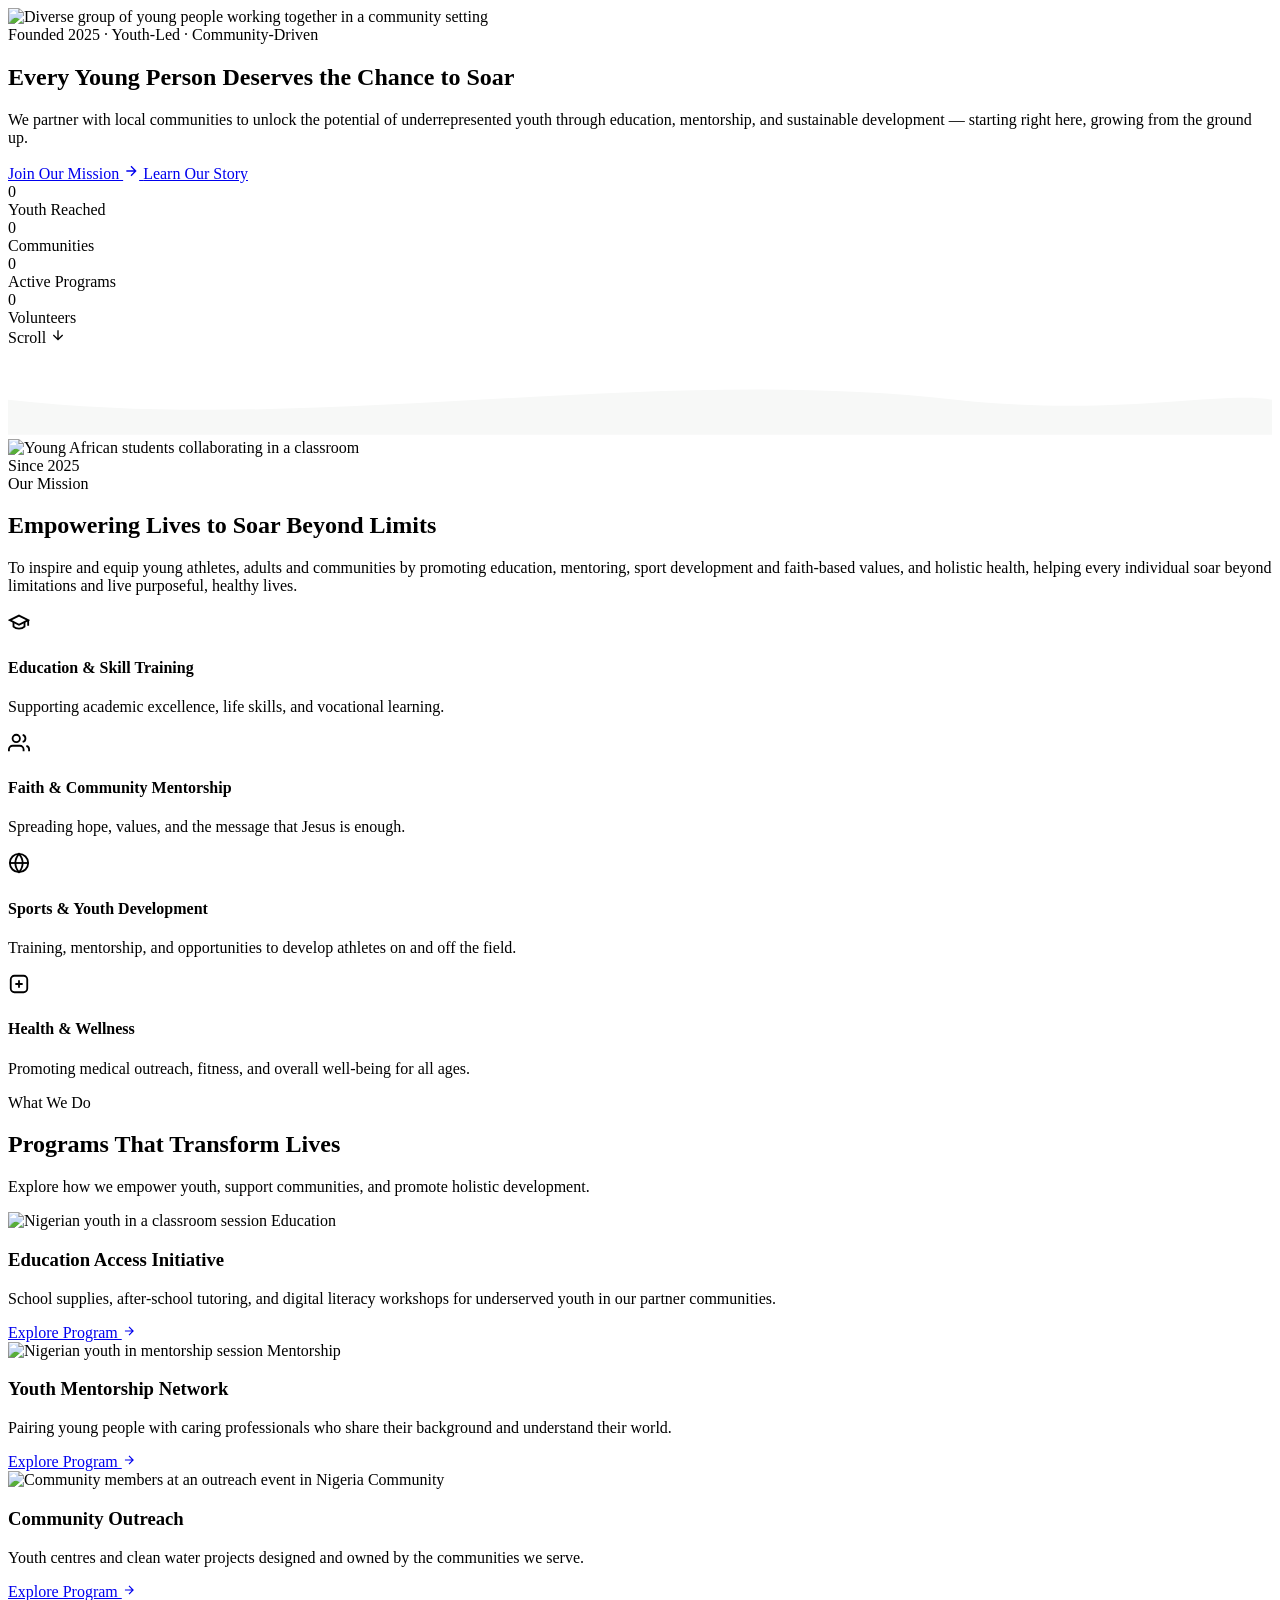
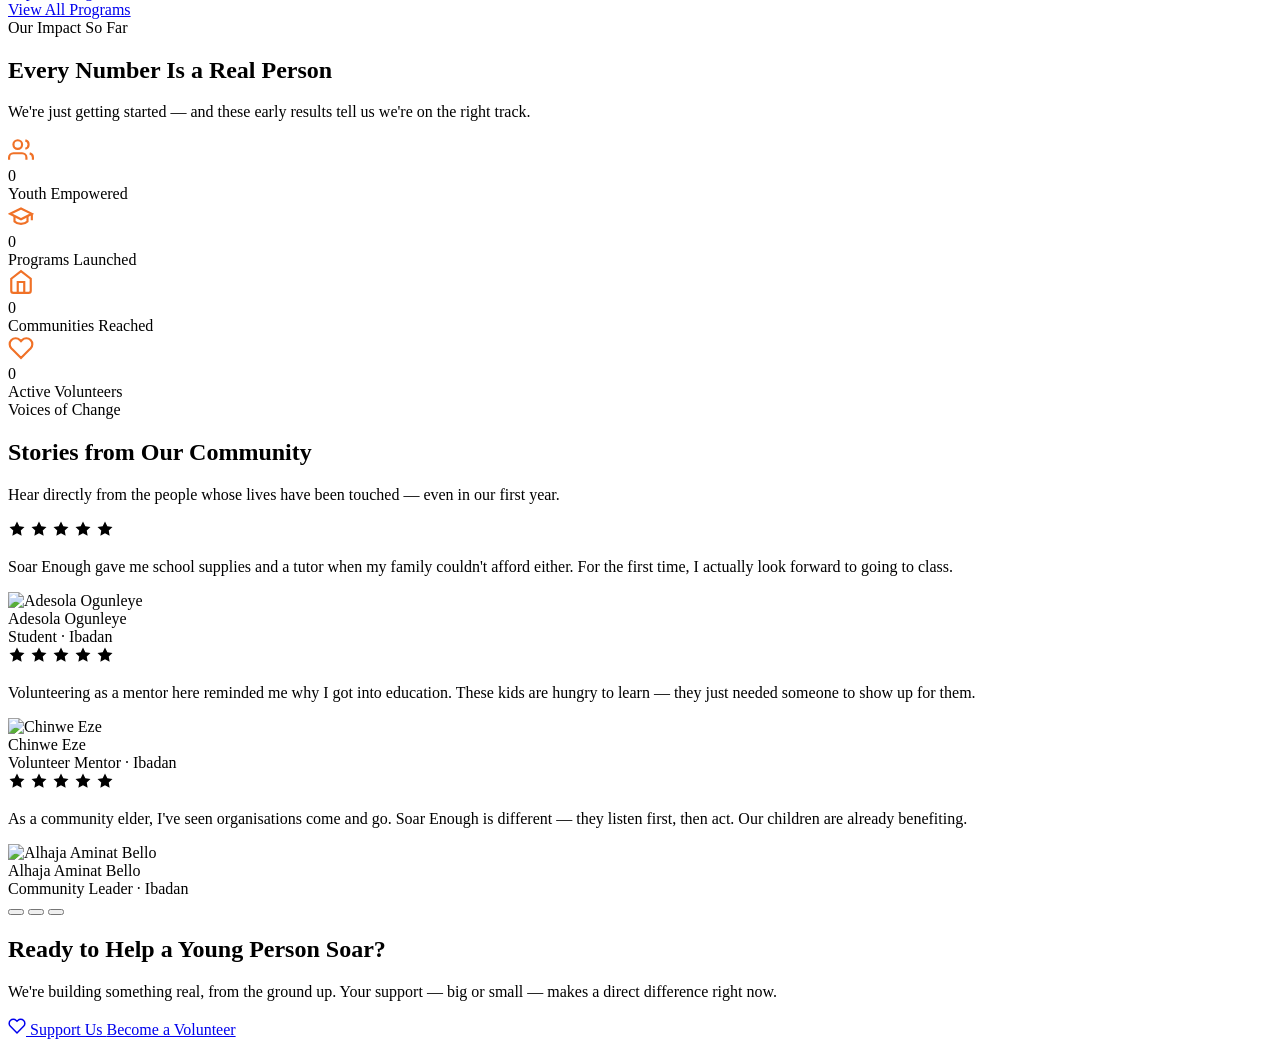
==== commit 528145b0: "Add files via upload" ====
--- a/index.html
+++ b/index.html
@@ -1,299 +1,299 @@
-<!DOCTYPE html>
-<html lang="en">
-<head>
-  <meta charset="UTF-8">
-  <meta name="viewport" content="width=device-width, initial-scale=1.0">
-  <meta name="description" content="Soar Enough Foundation — empowering underrepresented youth through education, mentorship, and community development. Founded 2025.">
-  <title>Soar Enough Foundation</title>
-  <link rel="stylesheet" href="css/style.css">
-  <link rel="shortcut icon" href="images/logo.png" type="image/x-icon">
-</head>
-<body>
-
-
-<section class="hero">
-  <div class="hero-bg">
-    <img src="images/landing-image.jpeg" alt="Diverse group of young people working together in a community setting" loading="eager">
-  </div>
-  <div class="hero-overlay"></div>
-
-  <div class="container">
-    <div class="hero-content">
-      <div class="hero-badge"><span class="pulse"></span> Founded 2025 · Youth-Led · Community-Driven</div>
-      <h1>Every Young Person Deserves the Chance to <span class="highlight">Soar</span></h1>
-      <p class="hero-text">We partner with local communities to unlock the potential of underrepresented youth through education, mentorship, and sustainable development — starting right here, growing from the ground up.</p>
-      <div class="hero-actions">
-        <a href="programs.html" class="btn btn-accent">
-          Join Our Mission
-          <svg width="16" height="16" viewBox="0 0 24 24" fill="none" stroke="currentColor" stroke-width="2"><path d="M5 12h14M12 5l7 7-7 7"/></svg>
-        </a>
-        <a href="about.html" class="btn btn-outline">Learn Our Story</a>
-      </div>
-
-      <div class="hero-stats">
-        <div>
-          <div class="hero-stat-value" data-count="50" data-suffix="+">0</div>
-          <div class="hero-stat-label">Youth Reached</div>
-        </div>
-        <div>
-          <div class="hero-stat-value" data-count="4">0</div>
-          <div class="hero-stat-label">Communities</div>
-        </div>
-        <div>
-          <div class="hero-stat-value" data-count="3">0</div>
-          <div class="hero-stat-label">Active Programs</div>
-        </div>
-        <div>
-          <div class="hero-stat-value" data-count="15" data-suffix="+">0</div>
-          <div class="hero-stat-label">Volunteers</div>
-        </div>
-      </div>
-    </div>
-  </div>
-
-  <div class="scroll-hint">
-    <span>Scroll</span>
-    <svg width="16" height="16" viewBox="0 0 24 24" fill="none" stroke="currentColor" stroke-width="2"><path d="M12 5v14M19 12l-7 7-7-7"/></svg>
-  </div>
- 
-  <div class="hero-shape">
-    <svg viewBox="0 0 1440 100" preserveAspectRatio="none"><path fill="#F7F8F7" d="M0,60 C360,100 720,20 1080,60 C1260,80 1380,50 1440,60 L1440,100 L0,100 Z"/></svg>
-  </div>
-</section>
-
-<section class="mission-section section" id="mission">
-  <div class="container">
-    <div class="mission-grid">
-      <div class="mission-img-wrap reveal-left">
-        <img src="images/children.jpeg" alt="Young African students collaborating in a classroom" loading="lazy">
-        <div class="mission-img-float"><span>Since 2025</span></div>
-      </div>
-      <div class="reveal-right">
-        <div class="eyebrow">Our Mission</div>
-        <h2>Empowering Lives to Soar Beyond Limits</h2>
-        <p>To inspire and equip young athletes, adults and communities by promoting education, mentoring, sport development and faith-based values, and holistic health, helping every individual soar beyond limitations and live purposeful, healthy lives.</p>
-
-        <div class="mission-features">
-          <div class="mission-feat">
-            <div class="mission-feat-icon">
-              <svg width="22" height="22" viewBox="0 0 24 24" fill="none" stroke="currentColor" stroke-width="2"><path d="M22 10v6M2 10l10-5 10 5-10 5z"/><path d="M6 12v5c3 3 9 3 12 0v-5"/></svg>
-            </div>
-            <div>
-              <h4>Education & Skill Training</h4>
-              <p>Supporting academic excellence, life skills, and vocational learning.</p>
-            </div>
-          </div>
-          <div class="mission-feat">
-            <div class="mission-feat-icon">
-              <svg width="22" height="22" viewBox="0 0 24 24" fill="none" stroke="currentColor" stroke-width="2"><path d="M17 21v-2a4 4 0 0 0-4-4H5a4 4 0 0 0-4 4v2"/><circle cx="9" cy="7" r="4"/><path d="M23 21v-2a4 4 0 0 0-3-3.87"/><path d="M16 3.13a4 4 0 0 1 0 7.75"/></svg>
-            </div>
-            <div>
-              <h4>Faith & Community Mentorship</h4>
-              <p>Spreading hope, values, and the message that Jesus is enough.</p>
-            </div>
-          </div>
-          <div class="mission-feat">
-            <div class="mission-feat-icon">
-              <svg width="22" height="22" viewBox="0 0 24 24" fill="none" stroke="currentColor" stroke-width="2"><circle cx="12" cy="12" r="10"/><path d="M2 12h20"/><path d="M12 2a15.3 15.3 0 0 1 4 10 15.3 15.3 0 0 1-4 10 15.3 15.3 0 0 1-4-10 15.3 15.3 0 0 1 4-10z"/></svg>
-            </div>
-            <div>
-              <h4>Sports & Youth Development</h4>
-              <p> Training, mentorship, and opportunities to develop athletes on and off the field.</p>
-            </div>
-          </div>
-          <div class="mission-feat">
-            <div class="mission-feat-icon">
-              <svg width="22" height="22" viewBox="0 0 24 24" fill="none" stroke="currentColor" stroke-width="2"><rect x="3" y="3" width="18" height="18" rx="4"/><path d="M12 8v8M8 12h8"/></svg>
-            </div>
-            <div>
-              <h4>Health & Wellness</h4>
-              <p> Promoting medical outreach, fitness, and overall well-being for all ages.</p>
-            </div>
-          </div>
-        </div>
-      </div>
-    </div>
-  </div>
-</section>
-
-<!-- ==================== PROGRAMS PREVIEW ==================== -->
-<section class="section" id="programs">
-  <div class="container">
-    <div class="section-header reveal">
-      <div class="eyebrow">What We Do</div>
-      <h2>Programs That Transform Lives</h2>
-      <p>Explore how we empower youth, support communities, and promote holistic development.</p>
-    </div>
-
-    <div class="programs-grid">
-      <div class="program-card reveal d1">
-        <div class="program-card-img">
-          <img src="https://images.unsplash.com/photo-1577896851231-70ef18881754?w=600&q=80" alt="South Asian students in a hands-on learning workshop" loading="lazy">
-          <span class="program-tag">Education</span>
-        </div>
-        <div class="program-card-body">
-          <h3>Education Access Initiative</h3>
-          <p>School supplies, after-school tutoring, and digital literacy workshops for underserved youth in our partner communities.</p>
-          <a href="programs.html" class="program-link">Explore Program <svg width="14" height="14" viewBox="0 0 24 24" fill="none" stroke="currentColor" stroke-width="2"><path d="M5 12h14M12 5l7 7-7 7"/></svg></a>
-        </div>
-      </div>
-
-      <div class="program-card reveal d2">
-        <div class="program-card-img">
-          <img src="https://images.unsplash.com/photo-1531545514256-b1400bc00f31?w=600&q=80" alt="Young Black professionals in a mentorship discussion" loading="lazy">
-          <span class="program-tag">Mentorship</span>
-        </div>
-        <div class="program-card-body">
-          <h3>Youth Mentorship Network</h3>
-          <p>Pairing young people with caring professionals who share their background and understand their world.</p>
-          <a href="programs.html" class="program-link">Explore Program <svg width="14" height="14" viewBox="0 0 24 24" fill="none" stroke="currentColor" stroke-width="2"><path d="M5 12h14M12 5l7 7-7 7"/></svg></a>
-        </div>
-      </div>
-
-      <div class="program-card reveal d3">
-        <div class="program-card-img">
-          <img src="images/outreach.jpg" alt="Community members building together in Africa" loading="lazy">
-          <span class="program-tag">Community</span>
-        </div>
-        <div class="program-card-body">
-          <h3>Community Outreach</h3>
-          <p>Youth centres and clean water projects designed and owned by the communities we serve.</p>
-          <a href="programs.html" class="program-link">Explore Program <svg width="14" height="14" viewBox="0 0 24 24" fill="none" stroke="currentColor" stroke-width="2"><path d="M5 12h14M12 5l7 7-7 7"/></svg></a>
-        </div>
-      </div>
-    </div>
-
-    <div class="reveal" style="text-align:center;margin-top:48px;">
-      <a href="programs.html" class="btn btn-outline-dark">View All Programs</a>
-    </div>
-  </div>
-</section>
-
-<!-- ==================== IMPACT STATS ==================== -->
-<section class="impact-section section" id="impact">
-  <div class="container">
-    <div class="section-header reveal">
-      <div class="eyebrow">Our Impact So Far</div>
-      <h2>Every Number Is a Real Person</h2>
-      <p>We're just getting started — and these early results tell us we're on the right track.</p>
-    </div>
-
-    <div class="impact-grid">
-      <div class="impact-card reveal d1">
-        <div class="impact-icon"><svg width="26" height="26" viewBox="0 0 24 24" fill="none" stroke="#F07127" stroke-width="2"><path d="M17 21v-2a4 4 0 0 0-4-4H5a4 4 0 0 0-4 4v2"/><circle cx="9" cy="7" r="4"/><path d="M23 21v-2a4 4 0 0 0-3-3.87"/><path d="M16 3.13a4 4 0 0 1 0 7.75"/></svg></div>
-        <div class="impact-number" data-count="50" data-suffix="+">0</div>
-        <div class="impact-label">Youth Empowered</div>
-      </div>
-      <div class="impact-card reveal d2">
-        <div class="impact-icon"><svg width="26" height="26" viewBox="0 0 24 24" fill="none" stroke="#F07127" stroke-width="2"><path d="M22 10v6M2 10l10-5 10 5-10 5z"/><path d="M6 12v5c3 3 9 3 12 0v-5"/></svg></div>
-        <div class="impact-number" data-count="4">0</div>
-        <div class="impact-label">Programs Launched</div>
-      </div>
-      <div class="impact-card reveal d3">
-        <div class="impact-icon"><svg width="26" height="26" viewBox="0 0 24 24" fill="none" stroke="#F07127" stroke-width="2"><path d="M3 9l9-7 9 7v11a2 2 0 0 1-2 2H5a2 2 0 0 1-2-2z"/><polyline points="9 22 9 12 15 12 15 22"/></svg></div>
-        <div class="impact-number" data-count="2">0</div>
-        <div class="impact-label">Communities Reached</div>
-      </div>
-      <div class="impact-card reveal d4">
-        <div class="impact-icon"><svg width="26" height="26" viewBox="0 0 24 24" fill="none" stroke="#F07127" stroke-width="2"><path d="M20.84 4.61a5.5 5.5 0 0 0-7.78 0L12 5.67l-1.06-1.06a5.5 5.5 0 0 0-7.78 7.78l1.06 1.06L12 21.23l7.78-7.78 1.06-1.06a5.5 5.5 0 0 0 0-7.78z"/></svg></div>
-        <div class="impact-number" data-count="15" data-suffix="+">0</div>
-        <div class="impact-label">Active Volunteers</div>
-      </div>
-    </div>
-  </div>
-</section>
-
-<!-- ==================== TESTIMONIALS ==================== -->
-<section class="testimonials-section section" id="testimonials">
-  <div class="container">
-    <div class="section-header reveal">
-      <div class="eyebrow">Voices of Change</div>
-      <h2>Stories from Our Community</h2>
-      <p>Hear directly from the people whose lives have been touched — even in our first year.</p>
-    </div>
-
-    <div class="testimonial-slider reveal">
-      <div class="testimonial-card test-card active">
-        <div class="testimonial-stars">
-          <svg width="18" height="18" viewBox="0 0 24 24" fill="currentColor"><polygon points="12 2 15.09 8.26 22 9.27 17 14.14 18.18 21.02 12 17.77 5.82 21.02 7 14.14 2 9.27 8.91 8.26 12 2"/></svg>
-          <svg width="18" height="18" viewBox="0 0 24 24" fill="currentColor"><polygon points="12 2 15.09 8.26 22 9.27 17 14.14 18.18 21.02 12 17.77 5.82 21.02 7 14.14 2 9.27 8.91 8.26 12 2"/></svg>
-          <svg width="18" height="18" viewBox="0 0 24 24" fill="currentColor"><polygon points="12 2 15.09 8.26 22 9.27 17 14.14 18.18 21.02 12 17.77 5.82 21.02 7 14.14 2 9.27 8.91 8.26 12 2"/></svg>
-          <svg width="18" height="18" viewBox="0 0 24 24" fill="currentColor"><polygon points="12 2 15.09 8.26 22 9.27 17 14.14 18.18 21.02 12 17.77 5.82 21.02 7 14.14 2 9.27 8.91 8.26 12 2"/></svg>
-          <svg width="18" height="18" viewBox="0 0 24 24" fill="currentColor"><polygon points="12 2 15.09 8.26 22 9.27 17 14.14 18.18 21.02 12 17.77 5.82 21.02 7 14.14 2 9.27 8.91 8.26 12 2"/></svg>
-        </div>
-        <p class="testimonial-quote">Soar Enough gave me school supplies and a tutor when my family couldn't afford either. For the first time, I actually look forward to going to class.</p>
-        <div class="testimonial-author">
-          <img src="https://images.unsplash.com/photo-1531123897727-8f129e1688ce?w=200&q=80" alt="Grace Mutua" class="testimonial-avatar" loading="lazy">
-          <div>
-            <div class="testimonial-name">Grace Mutua</div>
-            <div class="testimonial-role">Student, Age 14 · Nairobi</div>
-          </div>
-        </div>
-      </div>
-
-      <div class="testimonial-card test-card">
-        <div class="testimonial-stars">
-          <svg width="18" height="18" viewBox="0 0 24 24" fill="currentColor"><polygon points="12 2 15.09 8.26 22 9.27 17 14.14 18.18 21.02 12 17.77 5.82 21.02 7 14.14 2 9.27 8.91 8.26 12 2"/></svg>
-          <svg width="18" height="18" viewBox="0 0 24 24" fill="currentColor"><polygon points="12 2 15.09 8.26 22 9.27 17 14.14 18.18 21.02 12 17.77 5.82 21.02 7 14.14 2 9.27 8.91 8.26 12 2"/></svg>
-          <svg width="18" height="18" viewBox="0 0 24 24" fill="currentColor"><polygon points="12 2 15.09 8.26 22 9.27 17 14.14 18.18 21.02 12 17.77 5.82 21.02 7 14.14 2 9.27 8.91 8.26 12 2"/></svg>
-          <svg width="18" height="18" viewBox="0 0 24 24" fill="currentColor"><polygon points="12 2 15.09 8.26 22 9.27 17 14.14 18.18 21.02 12 17.77 5.82 21.02 7 14.14 2 9.27 8.91 8.26 12 2"/></svg>
-          <svg width="18" height="18" viewBox="0 0 24 24" fill="currentColor"><polygon points="12 2 15.09 8.26 22 9.27 17 14.14 18.18 21.02 12 17.77 5.82 21.02 7 14.14 2 9.27 8.91 8.26 12 2"/></svg>
-        </div>
-        <p class="testimonial-quote">Volunteering as a mentor here reminded me why I got into education. These kids are hungry to learn — they just needed someone to show up for them.</p>
-        <div class="testimonial-author">
-          <img src="https://images.unsplash.com/photo-1507003211169-0a1dd7228f2d?w=200&q=80" alt="Samuel Okonkwo" class="testimonial-avatar" loading="lazy">
-          <div>
-            <div class="testimonial-name">Samuel Okonkwo</div>
-            <div class="testimonial-role">Volunteer Mentor · Lagos</div>
-          </div>
-        </div>
-      </div>
-
-      <div class="testimonial-card test-card">
-        <div class="testimonial-stars">
-          <svg width="18" height="18" viewBox="0 0 24 24" fill="currentColor"><polygon points="12 2 15.09 8.26 22 9.27 17 14.14 18.18 21.02 12 17.77 5.82 21.02 7 14.14 2 9.27 8.91 8.26 12 2"/></svg>
-          <svg width="18" height="18" viewBox="0 0 24 24" fill="currentColor"><polygon points="12 2 15.09 8.26 22 9.27 17 14.14 18.18 21.02 12 17.77 5.82 21.02 7 14.14 2 9.27 8.91 8.26 12 2"/></svg>
-          <svg width="18" height="18" viewBox="0 0 24 24" fill="currentColor"><polygon points="12 2 15.09 8.26 22 9.27 17 14.14 18.18 21.02 12 17.77 5.82 21.02 7 14.14 2 9.27 8.91 8.26 12 2"/></svg>
-          <svg width="18" height="18" viewBox="0 0 24 24" fill="currentColor"><polygon points="12 2 15.09 8.26 22 9.27 17 14.14 18.18 21.02 12 17.77 5.82 21.02 7 14.14 2 9.27 8.91 8.26 12 2"/></svg>
-          <svg width="18" height="18" viewBox="0 0 24 24" fill="currentColor"><polygon points="12 2 15.09 8.26 22 9.27 17 14.14 18.18 21.02 12 17.77 5.82 21.02 7 14.14 2 9.27 8.91 8.26 12 2"/></svg>
-        </div>
-        <p class="testimonial-quote">As a community elder, I've seen organisations come and go. Soar Enough is different — they listen first, then act. Our children are already benefiting.</p>
-        <div class="testimonial-author">
-          <img src="https://images.unsplash.com/photo-1573497019940-1c28c88b4f3e?w=200&q=80" alt="Mama Achieng" class="testimonial-avatar" loading="lazy">
-          <div>
-            <div class="testimonial-name">Mama Achieng</div>
-            <div class="testimonial-role">Community Leader · Kibera</div>
-          </div>
-        </div>
-      </div>
-
-      <div class="testimonial-dots">
-        <button class="test-dot active" aria-label="Testimonial 1"></button>
-        <button class="test-dot" aria-label="Testimonial 2"></button>
-        <button class="test-dot" aria-label="Testimonial 3"></button>
-      </div>
-    </div>
-  </div>
-</section>
-
-<!-- ==================== CTA BAND ==================== -->
-<section class="cta-band">
-  <div class="container">
-    <div class="reveal">
-      <h2>Ready to Help a Young Person Soar?</h2>
-      <p>We're building something real, from the ground up. Your support — big or small — makes a direct difference right now.</p>
-      <div style="display:flex;flex-wrap:wrap;gap:14px;justify-content:center;">
-        <a href="contact.html" class="btn btn-white">
-          <svg width="18" height="18" viewBox="0 0 24 24" fill="none" stroke="currentColor" stroke-width="2"><path d="M20.84 4.61a5.5 5.5 0 0 0-7.78 0L12 5.67l-1.06-1.06a5.5 5.5 0 0 0-7.78 7.78l1.06 1.06L12 21.23l7.78-7.78 1.06-1.06a5.5 5.5 0 0 0 0-7.78z"/></svg>
-          Support Us
-        </a>
-        <a href="about.html" class="btn btn-ghost">Become a Volunteer</a>
-      </div>
-    </div>
-  </div>
-</section>
-
-<script src="js/components.js"></script>
-<script src="js/main.js"></script>
-</body>
-</html>
+<!DOCTYPE html>
+<html lang="en">
+<head>
+  <meta charset="UTF-8">
+  <meta name="viewport" content="width=device-width, initial-scale=1.0">
+  <meta name="description" content="Soar Enough Foundation — empowering underrepresented youth through education, mentorship, and community development. Founded 2025.">
+  <title>Soar Enough Foundation</title>
+  <link rel="stylesheet" href="css/style.css">
+  <link rel="shortcut icon" href="images/SEFLOGO.png" type="image/x-icon">
+</head>
+<body>
+
+
+<section class="hero">
+  <div class="hero-bg">
+    <img src="images/landing-image.jpeg" alt="Diverse group of young people working together in a community setting" loading="eager">
+  </div>
+  <div class="hero-overlay"></div>
+
+  <div class="container">
+    <div class="hero-content">
+      <div class="hero-badge"><span class="pulse"></span> Founded 2025 · Youth-Led · Community-Driven</div>
+      <h1>Every Young Person Deserves the Chance to <span class="highlight">Soar</span></h1>
+      <p class="hero-text">We partner with local communities to unlock the potential of underrepresented youth through education, mentorship, and sustainable development — starting right here, growing from the ground up.</p>
+      <div class="hero-actions">
+        <a href="programs.html" class="btn btn-accent">
+          Join Our Mission
+          <svg width="16" height="16" viewBox="0 0 24 24" fill="none" stroke="currentColor" stroke-width="2"><path d="M5 12h14M12 5l7 7-7 7"/></svg>
+        </a>
+        <a href="about.html" class="btn btn-outline">Learn Our Story</a>
+      </div>
+
+      <div class="hero-stats">
+        <div>
+          <div class="hero-stat-value" data-count="50" data-suffix="+">0</div>
+          <div class="hero-stat-label">Youth Reached</div>
+        </div>
+        <div>
+          <div class="hero-stat-value" data-count="4">0</div>
+          <div class="hero-stat-label">Communities</div>
+        </div>
+        <div>
+          <div class="hero-stat-value" data-count="3">0</div>
+          <div class="hero-stat-label">Active Programs</div>
+        </div>
+        <div>
+          <div class="hero-stat-value" data-count="15" data-suffix="+">0</div>
+          <div class="hero-stat-label">Volunteers</div>
+        </div>
+      </div>
+    </div>
+  </div>
+
+  <div class="scroll-hint">
+    <span>Scroll</span>
+    <svg width="16" height="16" viewBox="0 0 24 24" fill="none" stroke="currentColor" stroke-width="2"><path d="M12 5v14M19 12l-7 7-7-7"/></svg>
+  </div>
+ 
+  <div class="hero-shape">
+    <svg viewBox="0 0 1440 100" preserveAspectRatio="none"><path fill="#F7F8F7" d="M0,60 C360,100 720,20 1080,60 C1260,80 1380,50 1440,60 L1440,100 L0,100 Z"/></svg>
+  </div>
+</section>
+
+<section class="mission-section section" id="mission">
+  <div class="container">
+    <div class="mission-grid">
+      <div class="mission-img-wrap reveal-left">
+        <img src="images/children.jpeg" alt="Young African students collaborating in a classroom" loading="lazy">
+        <div class="mission-img-float"><span>Since 2025</span></div>
+      </div>
+      <div class="reveal-right">
+        <div class="eyebrow">Our Mission</div>
+        <h2>Empowering Lives to Soar Beyond Limits</h2>
+        <p>To inspire and equip young athletes, adults and communities by promoting education, mentoring, sport development and faith-based values, and holistic health, helping every individual soar beyond limitations and live purposeful, healthy lives.</p>
+
+        <div class="mission-features">
+          <div class="mission-feat">
+            <div class="mission-feat-icon">
+              <svg width="22" height="22" viewBox="0 0 24 24" fill="none" stroke="currentColor" stroke-width="2"><path d="M22 10v6M2 10l10-5 10 5-10 5z"/><path d="M6 12v5c3 3 9 3 12 0v-5"/></svg>
+            </div>
+            <div>
+              <h4>Education & Skill Training</h4>
+              <p>Supporting academic excellence, life skills, and vocational learning.</p>
+            </div>
+          </div>
+          <div class="mission-feat">
+            <div class="mission-feat-icon">
+              <svg width="22" height="22" viewBox="0 0 24 24" fill="none" stroke="currentColor" stroke-width="2"><path d="M17 21v-2a4 4 0 0 0-4-4H5a4 4 0 0 0-4 4v2"/><circle cx="9" cy="7" r="4"/><path d="M23 21v-2a4 4 0 0 0-3-3.87"/><path d="M16 3.13a4 4 0 0 1 0 7.75"/></svg>
+            </div>
+            <div>
+              <h4>Faith & Community Mentorship</h4>
+              <p>Spreading hope, values, and the message that Jesus is enough.</p>
+            </div>
+          </div>
+          <div class="mission-feat">
+            <div class="mission-feat-icon">
+              <svg width="22" height="22" viewBox="0 0 24 24" fill="none" stroke="currentColor" stroke-width="2"><circle cx="12" cy="12" r="10"/><path d="M2 12h20"/><path d="M12 2a15.3 15.3 0 0 1 4 10 15.3 15.3 0 0 1-4 10 15.3 15.3 0 0 1-4-10 15.3 15.3 0 0 1 4-10z"/></svg>
+            </div>
+            <div>
+              <h4>Sports & Youth Development</h4>
+              <p> Training, mentorship, and opportunities to develop athletes on and off the field.</p>
+            </div>
+          </div>
+          <div class="mission-feat">
+            <div class="mission-feat-icon">
+              <svg width="22" height="22" viewBox="0 0 24 24" fill="none" stroke="currentColor" stroke-width="2"><rect x="3" y="3" width="18" height="18" rx="4"/><path d="M12 8v8M8 12h8"/></svg>
+            </div>
+            <div>
+              <h4>Health & Wellness</h4>
+              <p> Promoting medical outreach, fitness, and overall well-being for all ages.</p>
+            </div>
+          </div>
+        </div>
+      </div>
+    </div>
+  </div>
+</section>
+
+<!-- ==================== PROGRAMS PREVIEW ==================== -->
+<section class="section" id="programs">
+  <div class="container">
+    <div class="section-header reveal">
+      <div class="eyebrow">What We Do</div>
+      <h2>Programs That Transform Lives</h2>
+      <p>Explore how we empower youth, support communities, and promote holistic development.</p>
+    </div>
+
+    <div class="programs-grid">
+      <div class="program-card reveal d1">
+        <div class="program-card-img">
+          <img src="images/Education Access Initiative.jpeg" alt="Nigerian youth in a classroom session" loading="lazy">
+          <span class="program-tag">Education</span>
+        </div>
+        <div class="program-card-body">
+          <h3>Education Access Initiative</h3>
+          <p>School supplies, after-school tutoring, and digital literacy workshops for underserved youth in our partner communities.</p>
+          <a href="programs.html" class="program-link">Explore Program <svg width="14" height="14" viewBox="0 0 24 24" fill="none" stroke="currentColor" stroke-width="2"><path d="M5 12h14M12 5l7 7-7 7"/></svg></a>
+        </div>
+      </div>
+
+      <div class="program-card reveal d2">
+        <div class="program-card-img">
+          <img src="images/Youth Mentorship Network.jpeg" alt="Nigerian youth in mentorship session" loading="lazy">
+          <span class="program-tag">Mentorship</span>
+        </div>
+        <div class="program-card-body">
+          <h3>Youth Mentorship Network</h3>
+          <p>Pairing young people with caring professionals who share their background and understand their world.</p>
+          <a href="programs.html" class="program-link">Explore Program <svg width="14" height="14" viewBox="0 0 24 24" fill="none" stroke="currentColor" stroke-width="2"><path d="M5 12h14M12 5l7 7-7 7"/></svg></a>
+        </div>
+      </div>
+
+      <div class="program-card reveal d3">
+        <div class="program-card-img">
+          <img src="images/outreach.jpg" alt="Community members at an outreach event in Nigeria" loading="lazy">
+          <span class="program-tag">Community</span>
+        </div>
+        <div class="program-card-body">
+          <h3>Community Outreach</h3>
+          <p>Youth centres and clean water projects designed and owned by the communities we serve.</p>
+          <a href="programs.html" class="program-link">Explore Program <svg width="14" height="14" viewBox="0 0 24 24" fill="none" stroke="currentColor" stroke-width="2"><path d="M5 12h14M12 5l7 7-7 7"/></svg></a>
+        </div>
+      </div>
+    </div>
+
+    <div class="reveal center-block">
+      <a href="programs.html" class="btn btn-outline-dark">View All Programs</a>
+    </div>
+  </div>
+</section>
+
+<!-- ==================== IMPACT STATS ==================== -->
+<section class="impact-section section" id="impact">
+  <div class="container">
+    <div class="section-header reveal">
+      <div class="eyebrow">Our Impact So Far</div>
+      <h2>Every Number Is a Real Person</h2>
+      <p>We're just getting started — and these early results tell us we're on the right track.</p>
+    </div>
+
+    <div class="impact-grid">
+      <div class="impact-card reveal d1">
+        <div class="impact-icon"><svg width="26" height="26" viewBox="0 0 24 24" fill="none" stroke="#F07127" stroke-width="2"><path d="M17 21v-2a4 4 0 0 0-4-4H5a4 4 0 0 0-4 4v2"/><circle cx="9" cy="7" r="4"/><path d="M23 21v-2a4 4 0 0 0-3-3.87"/><path d="M16 3.13a4 4 0 0 1 0 7.75"/></svg></div>
+        <div class="impact-number" data-count="50" data-suffix="+">0</div>
+        <div class="impact-label">Youth Empowered</div>
+      </div>
+      <div class="impact-card reveal d2">
+        <div class="impact-icon"><svg width="26" height="26" viewBox="0 0 24 24" fill="none" stroke="#F07127" stroke-width="2"><path d="M22 10v6M2 10l10-5 10 5-10 5z"/><path d="M6 12v5c3 3 9 3 12 0v-5"/></svg></div>
+        <div class="impact-number" data-count="4">0</div>
+        <div class="impact-label">Programs Launched</div>
+      </div>
+      <div class="impact-card reveal d3">
+        <div class="impact-icon"><svg width="26" height="26" viewBox="0 0 24 24" fill="none" stroke="#F07127" stroke-width="2"><path d="M3 9l9-7 9 7v11a2 2 0 0 1-2 2H5a2 2 0 0 1-2-2z"/><polyline points="9 22 9 12 15 12 15 22"/></svg></div>
+        <div class="impact-number" data-count="2">0</div>
+        <div class="impact-label">Communities Reached</div>
+      </div>
+      <div class="impact-card reveal d4">
+        <div class="impact-icon"><svg width="26" height="26" viewBox="0 0 24 24" fill="none" stroke="#F07127" stroke-width="2"><path d="M20.84 4.61a5.5 5.5 0 0 0-7.78 0L12 5.67l-1.06-1.06a5.5 5.5 0 0 0-7.78 7.78l1.06 1.06L12 21.23l7.78-7.78 1.06-1.06a5.5 5.5 0 0 0 0-7.78z"/></svg></div>
+        <div class="impact-number" data-count="15" data-suffix="+">0</div>
+        <div class="impact-label">Active Volunteers</div>
+      </div>
+    </div>
+  </div>
+</section>
+
+<!-- ==================== TESTIMONIALS ==================== -->
+<section class="testimonials-section section" id="testimonials">
+  <div class="container">
+    <div class="section-header reveal">
+      <div class="eyebrow">Voices of Change</div>
+      <h2>Stories from Our Community</h2>
+      <p>Hear directly from the people whose lives have been touched — even in our first year.</p>
+    </div>
+
+    <div class="testimonial-slider reveal">
+      <div class="testimonial-card test-card active">
+        <div class="testimonial-stars">
+          <svg width="18" height="18" viewBox="0 0 24 24" fill="currentColor"><polygon points="12 2 15.09 8.26 22 9.27 17 14.14 18.18 21.02 12 17.77 5.82 21.02 7 14.14 2 9.27 8.91 8.26 12 2"/></svg>
+          <svg width="18" height="18" viewBox="0 0 24 24" fill="currentColor"><polygon points="12 2 15.09 8.26 22 9.27 17 14.14 18.18 21.02 12 17.77 5.82 21.02 7 14.14 2 9.27 8.91 8.26 12 2"/></svg>
+          <svg width="18" height="18" viewBox="0 0 24 24" fill="currentColor"><polygon points="12 2 15.09 8.26 22 9.27 17 14.14 18.18 21.02 12 17.77 5.82 21.02 7 14.14 2 9.27 8.91 8.26 12 2"/></svg>
+          <svg width="18" height="18" viewBox="0 0 24 24" fill="currentColor"><polygon points="12 2 15.09 8.26 22 9.27 17 14.14 18.18 21.02 12 17.77 5.82 21.02 7 14.14 2 9.27 8.91 8.26 12 2"/></svg>
+          <svg width="18" height="18" viewBox="0 0 24 24" fill="currentColor"><polygon points="12 2 15.09 8.26 22 9.27 17 14.14 18.18 21.02 12 17.77 5.82 21.02 7 14.14 2 9.27 8.91 8.26 12 2"/></svg>
+        </div>
+        <p class="testimonial-quote">Soar Enough gave me school supplies and a tutor when my family couldn't afford either. For the first time, I actually look forward to going to class.</p>
+        <div class="testimonial-author">
+          <img src="https://images.unsplash.com/photo-1531123897727-8f129e1688ce?w=200&q=80" alt="Adesola Ogunleye" class="testimonial-avatar" loading="lazy">
+          <div>
+            <div class="testimonial-name">Adesola Ogunleye</div>
+            <div class="testimonial-role">Student · Ibadan</div>
+          </div>
+        </div>
+      </div>
+
+      <div class="testimonial-card test-card">
+        <div class="testimonial-stars">
+          <svg width="18" height="18" viewBox="0 0 24 24" fill="currentColor"><polygon points="12 2 15.09 8.26 22 9.27 17 14.14 18.18 21.02 12 17.77 5.82 21.02 7 14.14 2 9.27 8.91 8.26 12 2"/></svg>
+          <svg width="18" height="18" viewBox="0 0 24 24" fill="currentColor"><polygon points="12 2 15.09 8.26 22 9.27 17 14.14 18.18 21.02 12 17.77 5.82 21.02 7 14.14 2 9.27 8.91 8.26 12 2"/></svg>
+          <svg width="18" height="18" viewBox="0 0 24 24" fill="currentColor"><polygon points="12 2 15.09 8.26 22 9.27 17 14.14 18.18 21.02 12 17.77 5.82 21.02 7 14.14 2 9.27 8.91 8.26 12 2"/></svg>
+          <svg width="18" height="18" viewBox="0 0 24 24" fill="currentColor"><polygon points="12 2 15.09 8.26 22 9.27 17 14.14 18.18 21.02 12 17.77 5.82 21.02 7 14.14 2 9.27 8.91 8.26 12 2"/></svg>
+          <svg width="18" height="18" viewBox="0 0 24 24" fill="currentColor"><polygon points="12 2 15.09 8.26 22 9.27 17 14.14 18.18 21.02 12 17.77 5.82 21.02 7 14.14 2 9.27 8.91 8.26 12 2"/></svg>
+        </div>
+        <p class="testimonial-quote">Volunteering as a mentor here reminded me why I got into education. These kids are hungry to learn — they just needed someone to show up for them.</p>
+        <div class="testimonial-author">
+          <img src="https://images.unsplash.com/photo-1507003211169-0a1dd7228f2d?w=200&q=80" alt="Chinwe Eze" class="testimonial-avatar" loading="lazy">
+          <div>
+            <div class="testimonial-name">Chinwe Eze</div>
+            <div class="testimonial-role">Volunteer Mentor · Ibadan</div>
+          </div>
+        </div>
+      </div>
+
+      <div class="testimonial-card test-card">
+        <div class="testimonial-stars">
+          <svg width="18" height="18" viewBox="0 0 24 24" fill="currentColor"><polygon points="12 2 15.09 8.26 22 9.27 17 14.14 18.18 21.02 12 17.77 5.82 21.02 7 14.14 2 9.27 8.91 8.26 12 2"/></svg>
+          <svg width="18" height="18" viewBox="0 0 24 24" fill="currentColor"><polygon points="12 2 15.09 8.26 22 9.27 17 14.14 18.18 21.02 12 17.77 5.82 21.02 7 14.14 2 9.27 8.91 8.26 12 2"/></svg>
+          <svg width="18" height="18" viewBox="0 0 24 24" fill="currentColor"><polygon points="12 2 15.09 8.26 22 9.27 17 14.14 18.18 21.02 12 17.77 5.82 21.02 7 14.14 2 9.27 8.91 8.26 12 2"/></svg>
+          <svg width="18" height="18" viewBox="0 0 24 24" fill="currentColor"><polygon points="12 2 15.09 8.26 22 9.27 17 14.14 18.18 21.02 12 17.77 5.82 21.02 7 14.14 2 9.27 8.91 8.26 12 2"/></svg>
+          <svg width="18" height="18" viewBox="0 0 24 24" fill="currentColor"><polygon points="12 2 15.09 8.26 22 9.27 17 14.14 18.18 21.02 12 17.77 5.82 21.02 7 14.14 2 9.27 8.91 8.26 12 2"/></svg>
+        </div>
+        <p class="testimonial-quote">As a community elder, I've seen organisations come and go. Soar Enough is different — they listen first, then act. Our children are already benefiting.</p>
+        <div class="testimonial-author">
+          <img src="https://images.unsplash.com/photo-1573497019940-1c28c88b4f3e?w=200&q=80" alt="Alhaja Aminat Bello" class="testimonial-avatar" loading="lazy">
+          <div>
+            <div class="testimonial-name">Alhaja Aminat Bello</div>
+            <div class="testimonial-role">Community Leader · Ibadan</div>
+          </div>
+        </div>
+      </div>
+
+      <div class="testimonial-dots">
+        <button class="test-dot active" aria-label="Testimonial 1"></button>
+        <button class="test-dot" aria-label="Testimonial 2"></button>
+        <button class="test-dot" aria-label="Testimonial 3"></button>
+      </div>
+    </div>
+  </div>
+</section>
+
+<!-- ==================== CTA BAND ==================== -->
+<section class="cta-band">
+  <div class="container">
+    <div class="reveal">
+      <h2>Ready to Help a Young Person Soar?</h2>
+      <p>We're building something real, from the ground up. Your support — big or small — makes a direct difference right now.</p>
+      <div class="btn-group">
+        <a href="contact.html" class="btn btn-white">
+          <svg width="18" height="18" viewBox="0 0 24 24" fill="none" stroke="currentColor" stroke-width="2"><path d="M20.84 4.61a5.5 5.5 0 0 0-7.78 0L12 5.67l-1.06-1.06a5.5 5.5 0 0 0-7.78 7.78l1.06 1.06L12 21.23l7.78-7.78 1.06-1.06a5.5 5.5 0 0 0 0-7.78z"/></svg>
+          Support Us
+        </a>
+        <a href="about.html" class="btn btn-ghost">Become a Volunteer</a>
+      </div>
+    </div>
+  </div>
+</section>
+
+  <script src="js/components.js"></script>
+<script src="js/main.js"></script>
+</body>
+</html>
